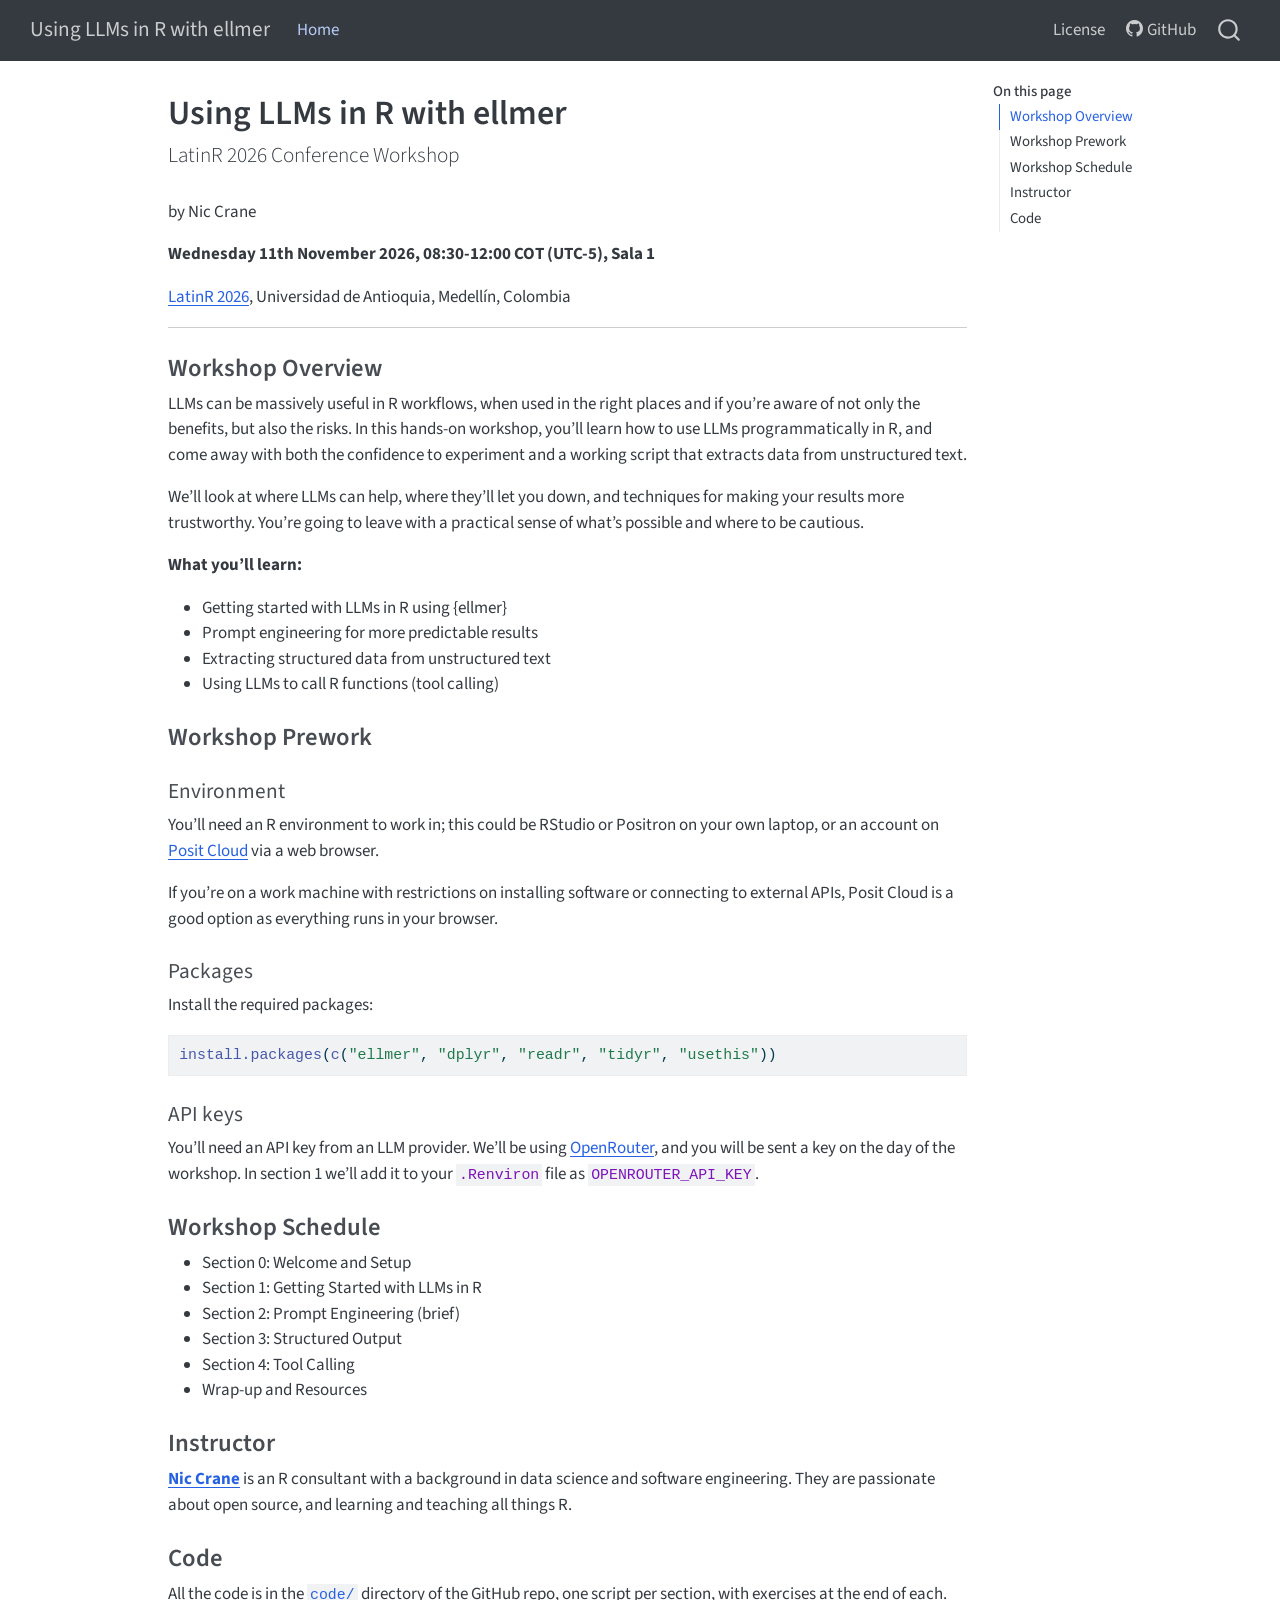
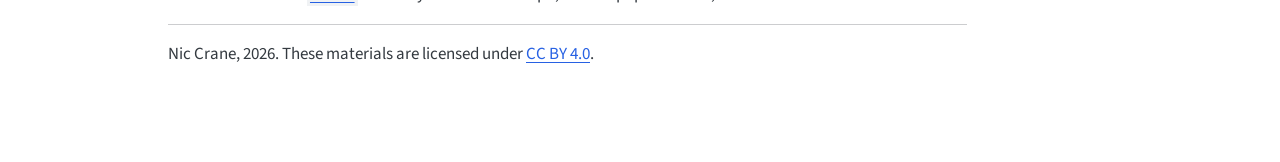
==== index.html @ a891db78 "Built site for gh-pages" ====
<!DOCTYPE html>
<html xmlns="http://www.w3.org/1999/xhtml" lang="en" xml:lang="en"><head>

<meta charset="utf-8">
<meta name="generator" content="quarto-1.9.35">

<meta name="viewport" content="width=device-width, initial-scale=1.0, user-scalable=yes">


<title>Using LLMs in R with ellmer</title>
<style>
/* Default styles provided by pandoc.
** See https://pandoc.org/MANUAL.html#variables-for-html for config info.
*/
code{white-space: pre-wrap;}
span.smallcaps{font-variant: small-caps;}
div.columns{display: flex; gap: min(4vw, 1.5em);}
div.column{flex: auto; overflow-x: auto;}
div.hanging-indent{margin-left: 1.5em; text-indent: -1.5em;}
ul.task-list{list-style: none;}
ul.task-list li input[type="checkbox"] {
  width: 0.8em;
  margin: 0 0.8em 0.2em -1em; /* quarto-specific, see https://github.com/quarto-dev/quarto-cli/issues/4556 */ 
  vertical-align: middle;
}
/* CSS for syntax highlighting */
html { -webkit-text-size-adjust: 100%; }
pre > code.sourceCode { white-space: pre; position: relative; }
pre > code.sourceCode > span { display: inline-block; line-height: 1.25; }
pre > code.sourceCode > span:empty { height: 1.2em; }
.sourceCode { overflow: visible; }
code.sourceCode > span { color: inherit; text-decoration: inherit; }
div.sourceCode { margin: 1em 0; }
pre.sourceCode { margin: 0; }
@media screen {
div.sourceCode { overflow: auto; }
}
@media print {
pre > code.sourceCode { white-space: pre-wrap; }
pre > code.sourceCode > span { text-indent: -5em; padding-left: 5em; }
}
pre.numberSource code
  { counter-reset: source-line 0; }
pre.numberSource code > span
  { position: relative; left: -4em; counter-increment: source-line; }
pre.numberSource code > span > a:first-child::before
  { content: counter(source-line);
    position: relative; left: -1em; text-align: right; vertical-align: baseline;
    border: none; display: inline-block;
    -webkit-touch-callout: none; -webkit-user-select: none;
    -khtml-user-select: none; -moz-user-select: none;
    -ms-user-select: none; user-select: none;
    padding: 0 4px; width: 4em;
  }
pre.numberSource { margin-left: 3em;  padding-left: 4px; }
div.sourceCode
  {   }
@media screen {
pre > code.sourceCode > span > a:first-child::before { text-decoration: underline; }
}
</style>


<script src="site_libs/quarto-nav/quarto-nav.js"></script>
<script src="site_libs/quarto-nav/headroom.min.js"></script>
<script src="site_libs/clipboard/clipboard.min.js"></script>
<script src="site_libs/quarto-search/autocomplete.umd.js"></script>
<script src="site_libs/quarto-search/fuse.min.js"></script>
<script src="site_libs/quarto-search/quarto-search.js"></script>
<meta name="quarto:offset" content="./">
<script src="site_libs/quarto-html/quarto.js" type="module"></script>
<script src="site_libs/quarto-html/tabsets/tabsets.js" type="module"></script>
<script src="site_libs/quarto-html/popper.min.js"></script>
<script src="site_libs/quarto-html/tippy.umd.min.js"></script>
<script src="site_libs/quarto-html/anchor.min.js"></script>
<link href="site_libs/quarto-html/tippy.css" rel="stylesheet">
<link href="site_libs/quarto-html/quarto-syntax-highlighting-46f66b053e56abd73bb6e954d61a315b.css" rel="stylesheet" id="quarto-text-highlighting-styles">
<script src="site_libs/bootstrap/bootstrap.min.js"></script>
<link href="site_libs/bootstrap/bootstrap-icons.css" rel="stylesheet">
<link href="site_libs/bootstrap/bootstrap-9f7b6bbd6dca91848026020a61f011bf.min.css" rel="stylesheet" append-hash="true" id="quarto-bootstrap" data-mode="light">
<script id="quarto-search-options" type="application/json">{
  "location": "navbar",
  "copy-button": false,
  "collapse-after": 3,
  "panel-placement": "end",
  "type": "overlay",
  "limit": 50,
  "keyboard-shortcut": [
    "f",
    "/",
    "s"
  ],
  "show-item-context": false,
  "language": {
    "search-no-results-text": "No results",
    "search-matching-documents-text": "matching documents",
    "search-copy-link-title": "Copy link to search",
    "search-hide-matches-text": "Hide additional matches",
    "search-more-match-text": "more match in this document",
    "search-more-matches-text": "more matches in this document",
    "search-clear-button-title": "Clear",
    "search-text-placeholder": "",
    "search-detached-cancel-button-title": "Cancel",
    "search-submit-button-title": "Submit",
    "search-label": "Search"
  }
}</script>


<link rel="stylesheet" href="styles.scss">
</head>

<body class="nav-fixed quarto-light">

<div id="quarto-search-results"></div>
  <header id="quarto-header" class="headroom fixed-top">
    <nav class="navbar navbar-expand-lg " data-bs-theme="dark">
      <div class="navbar-container container-fluid">
      <div class="navbar-brand-container mx-auto">
    <a class="navbar-brand" href="./index.html">
    <span class="navbar-title">Using LLMs in R with ellmer</span>
    </a>
  </div>
            <div id="quarto-search" class="" title="Search"></div>
          <button class="navbar-toggler" type="button" data-bs-toggle="collapse" data-bs-target="#navbarCollapse" aria-controls="navbarCollapse" role="menu" aria-expanded="false" aria-label="Toggle navigation" onclick="if (window.quartoToggleHeadroom) { window.quartoToggleHeadroom(); }">
  <span class="navbar-toggler-icon"></span>
</button>
          <div class="collapse navbar-collapse" id="navbarCollapse">
            <ul class="navbar-nav navbar-nav-scroll me-auto">
  <li class="nav-item">
    <a class="nav-link active" href="./index.html" aria-current="page"> 
<span class="menu-text">Home</span></a>
  </li>  
</ul>
            <ul class="navbar-nav navbar-nav-scroll ms-auto">
  <li class="nav-item">
    <a class="nav-link" href="./license-web.html"> <i class="bi bi-file-certificate" role="img">
</i> 
<span class="menu-text">License</span></a>
  </li>  
  <li class="nav-item">
    <a class="nav-link" href="https://github.com/thisisnic/ellmer-latinr"> <i class="bi bi-github" role="img">
</i> 
<span class="menu-text">GitHub</span></a>
  </li>  
</ul>
          </div> <!-- /navcollapse -->
            <div class="quarto-navbar-tools">
</div>
      </div> <!-- /container-fluid -->
    </nav>
</header>
<!-- content -->
<div id="quarto-content" class="quarto-container page-columns page-rows-contents page-layout-article page-navbar">
<!-- sidebar -->
<!-- margin-sidebar -->
    <div id="quarto-margin-sidebar" class="sidebar margin-sidebar">
        <nav id="TOC" role="doc-toc" class="toc-active">
    <h2 id="toc-title">On this page</h2>
   
  <ul>
  <li><a href="#workshop-overview" id="toc-workshop-overview" class="nav-link active" data-scroll-target="#workshop-overview">Workshop Overview</a></li>
  <li><a href="#workshop-prework" id="toc-workshop-prework" class="nav-link" data-scroll-target="#workshop-prework">Workshop Prework</a></li>
  <li><a href="#workshop-schedule" id="toc-workshop-schedule" class="nav-link" data-scroll-target="#workshop-schedule">Workshop Schedule</a></li>
  <li><a href="#instructor" id="toc-instructor" class="nav-link" data-scroll-target="#instructor">Instructor</a></li>
  <li><a href="#code" id="toc-code" class="nav-link" data-scroll-target="#code">Code</a></li>
  </ul>
</nav>
    </div>
<!-- main -->
<main class="content" id="quarto-document-content">

<header id="title-block-header" class="quarto-title-block default">
<div class="quarto-title">
<h1 class="title">Using LLMs in R with ellmer</h1>
<p class="subtitle lead">LatinR 2026 Conference Workshop</p>
</div>



<div class="quarto-title-meta">

    
  
    
  </div>
  


</header>


<p>by Nic Crane</p>
<p><strong>Wednesday 11th November 2026, 08:30-12:00 COT (UTC-5), Sala 1</strong></p>
<p><a href="https://latinr.org/en/">LatinR 2026</a>, Universidad de Antioquia, Medellín, Colombia</p>
<hr>
<section id="workshop-overview" class="level3">
<h3 class="anchored" data-anchor-id="workshop-overview">Workshop Overview</h3>
<p>LLMs can be massively useful in R workflows, when used in the right places and if you’re aware of not only the benefits, but also the risks. In this hands-on workshop, you’ll learn how to use LLMs programmatically in R, and come away with both the confidence to experiment and a working script that extracts data from unstructured text.</p>
<p>We’ll look at where LLMs can help, where they’ll let you down, and techniques for making your results more trustworthy. You’re going to leave with a practical sense of what’s possible and where to be cautious.</p>
<p><strong>What you’ll learn:</strong></p>
<ul>
<li>Getting started with LLMs in R using {ellmer}</li>
<li>Prompt engineering for more predictable results</li>
<li>Extracting structured data from unstructured text</li>
<li>Using LLMs to call R functions (tool calling)</li>
</ul>
</section>
<section id="workshop-prework" class="level3">
<h3 class="anchored" data-anchor-id="workshop-prework">Workshop Prework</h3>
<section id="environment" class="level4">
<h4 class="anchored" data-anchor-id="environment">Environment</h4>
<p>You’ll need an R environment to work in; this could be RStudio or Positron on your own laptop, or an account on <a href="https://posit.cloud/">Posit Cloud</a> via a web browser.</p>
<p>If you’re on a work machine with restrictions on installing software or connecting to external APIs, Posit Cloud is a good option as everything runs in your browser.</p>
</section>
<section id="packages" class="level4">
<h4 class="anchored" data-anchor-id="packages">Packages</h4>
<p>Install the required packages:</p>
<div class="code-copy-outer-scaffold"><div class="sourceCode" id="cb1"><pre class="sourceCode r code-with-copy"><code class="sourceCode r"><span id="cb1-1"><a href="#cb1-1" aria-hidden="true" tabindex="-1"></a><span class="fu">install.packages</span>(<span class="fu">c</span>(<span class="st">"ellmer"</span>, <span class="st">"dplyr"</span>, <span class="st">"readr"</span>, <span class="st">"tidyr"</span>, <span class="st">"usethis"</span>))</span></code></pre></div><button title="Copy to Clipboard" class="code-copy-button"><i class="bi"></i></button></div>
</section>
<section id="api-keys" class="level4">
<h4 class="anchored" data-anchor-id="api-keys">API keys</h4>
<p>You’ll need an API key from an LLM provider. We’ll be using <a href="https://openrouter.ai/">OpenRouter</a>, and you will be sent a key on the day of the workshop. In section 1 we’ll add it to your <code>.Renviron</code> file as <code>OPENROUTER_API_KEY</code>.</p>
</section>
</section>
<section id="workshop-schedule" class="level3">
<h3 class="anchored" data-anchor-id="workshop-schedule">Workshop Schedule</h3>
<ul>
<li>Section 0: Welcome and Setup</li>
<li>Section 1: Getting Started with LLMs in R</li>
<li>Section 2: Prompt Engineering (brief)</li>
<li>Section 3: Structured Output</li>
<li>Section 4: Tool Calling</li>
<li>Wrap-up and Resources</li>
</ul>
</section>
<section id="instructor" class="level3">
<h3 class="anchored" data-anchor-id="instructor">Instructor</h3>
<p><a href="https://niccrane.com"><strong>Nic Crane</strong></a> is an R consultant with a background in data science and software engineering. They are passionate about open source, and learning and teaching all things R.</p>
</section>
<section id="code" class="level3">
<h3 class="anchored" data-anchor-id="code">Code</h3>
<p>All the code is in the <a href="https://github.com/thisisnic/ellmer-latinr/tree/main/code"><code>code/</code></a> directory of the GitHub repo, one script per section, with exercises at the end of each.</p>
<hr>
<p>Nic Crane, 2026. These materials are licensed under <a href="./license-web.html">CC BY 4.0</a>.</p>


</section>

</main> <!-- /main -->
<script id="quarto-html-after-body" type="application/javascript">
  window.document.addEventListener("DOMContentLoaded", function (event) {
    const icon = "";
    const anchorJS = new window.AnchorJS();
    anchorJS.options = {
      placement: 'right',
      icon: icon
    };
    anchorJS.add('.anchored');
    const isCodeAnnotation = (el) => {
      for (const clz of el.classList) {
        if (clz.startsWith('code-annotation-')) {                     
          return true;
        }
      }
      return false;
    }
    const onCopySuccess = function(e) {
      // button target
      const button = e.trigger;
      // don't keep focus
      button.blur();
      // flash "checked"
      button.classList.add('code-copy-button-checked');
      var currentTitle = button.getAttribute("title");
      button.setAttribute("title", "Copied!");
      let tooltip;
      if (window.bootstrap) {
        button.setAttribute("data-bs-toggle", "tooltip");
        button.setAttribute("data-bs-placement", "left");
        button.setAttribute("data-bs-title", "Copied!");
        tooltip = new bootstrap.Tooltip(button, 
          { trigger: "manual", 
            customClass: "code-copy-button-tooltip",
            offset: [0, -8]});
        tooltip.show();    
      }
      setTimeout(function() {
        if (tooltip) {
          tooltip.hide();
          button.removeAttribute("data-bs-title");
          button.removeAttribute("data-bs-toggle");
          button.removeAttribute("data-bs-placement");
        }
        button.setAttribute("title", currentTitle);
        button.classList.remove('code-copy-button-checked');
      }, 1000);
      // clear code selection
      e.clearSelection();
    }
    const getTextToCopy = function(trigger) {
      const outerScaffold = trigger.parentElement.cloneNode(true);
      const codeEl = outerScaffold.querySelector('code');
      for (const childEl of codeEl.children) {
        if (isCodeAnnotation(childEl)) {
          childEl.remove();
        }
      }
      return codeEl.innerText;
    }
    const clipboard = new window.ClipboardJS('.code-copy-button:not([data-in-quarto-modal])', {
      text: getTextToCopy
    });
    clipboard.on('success', onCopySuccess);
    if (window.document.getElementById('quarto-embedded-source-code-modal')) {
      const clipboardModal = new window.ClipboardJS('.code-copy-button[data-in-quarto-modal]', {
        text: getTextToCopy,
        container: window.document.getElementById('quarto-embedded-source-code-modal')
      });
      clipboardModal.on('success', onCopySuccess);
    }
      var localhostRegex = new RegExp(/^(?:http|https):\/\/localhost\:?[0-9]*\//);
      var mailtoRegex = new RegExp(/^mailto:/);
        var filterRegex = new RegExp('/' + window.location.host + '/');
      var isInternal = (href) => {
          return filterRegex.test(href) || localhostRegex.test(href) || mailtoRegex.test(href);
      }
      // Inspect non-navigation links and adorn them if external
     var links = window.document.querySelectorAll('a[href]:not(.nav-link):not(.navbar-brand):not(.toc-action):not(.sidebar-link):not(.sidebar-item-toggle):not(.pagination-link):not(.no-external):not([aria-hidden]):not(.dropdown-item):not(.quarto-navigation-tool):not(.about-link)');
      for (var i=0; i<links.length; i++) {
        const link = links[i];
        if (!isInternal(link.href)) {
          // undo the damage that might have been done by quarto-nav.js in the case of
          // links that we want to consider external
          if (link.dataset.originalHref !== undefined) {
            link.href = link.dataset.originalHref;
          }
            // target, if specified
            link.setAttribute("target", "_blank");
            if (link.getAttribute("rel") === null) {
              link.setAttribute("rel", "noopener");
            }
        }
      }
    function tippyHover(el, contentFn, onTriggerFn, onUntriggerFn) {
      const config = {
        allowHTML: true,
        maxWidth: 500,
        delay: 100,
        arrow: false,
        appendTo: function(el) {
            return el.parentElement;
        },
        interactive: true,
        interactiveBorder: 10,
        theme: 'quarto',
        placement: 'bottom-start',
      };
      if (contentFn) {
        config.content = contentFn;
      }
      if (onTriggerFn) {
        config.onTrigger = onTriggerFn;
      }
      if (onUntriggerFn) {
        config.onUntrigger = onUntriggerFn;
      }
      window.tippy(el, config); 
    }
    const noterefs = window.document.querySelectorAll('a[role="doc-noteref"]');
    for (var i=0; i<noterefs.length; i++) {
      const ref = noterefs[i];
      tippyHover(ref, function() {
        // use id or data attribute instead here
        let href = ref.getAttribute('data-footnote-href') || ref.getAttribute('href');
        try { href = new URL(href).hash; } catch {}
        const id = href.replace(/^#\/?/, "");
        const note = window.document.getElementById(id);
        if (note) {
          return note.innerHTML;
        } else {
          return "";
        }
      });
    }
    const xrefs = window.document.querySelectorAll('a.quarto-xref');
    const processXRef = (id, note) => {
      // Strip column container classes
      const stripColumnClz = (el) => {
        el.classList.remove("page-full", "page-columns");
        if (el.children) {
          for (const child of el.children) {
            stripColumnClz(child);
          }
        }
      }
      stripColumnClz(note)
      if (id === null || id.startsWith('sec-')) {
        // Special case sections, only their first couple elements
        const container = document.createElement("div");
        if (note.children && note.children.length > 2) {
          container.appendChild(note.children[0].cloneNode(true));
          for (let i = 1; i < note.children.length; i++) {
            const child = note.children[i];
            if (child.tagName === "P" && child.innerText === "") {
              continue;
            } else {
              container.appendChild(child.cloneNode(true));
              break;
            }
          }
          if (window.Quarto?.typesetMath) {
            window.Quarto.typesetMath(container);
          }
          return container.innerHTML
        } else {
          if (window.Quarto?.typesetMath) {
            window.Quarto.typesetMath(note);
          }
          return note.innerHTML;
        }
      } else {
        // Remove any anchor links if they are present
        const anchorLink = note.querySelector('a.anchorjs-link');
        if (anchorLink) {
          anchorLink.remove();
        }
        if (window.Quarto?.typesetMath) {
          window.Quarto.typesetMath(note);
        }
        if (note.classList.contains("callout")) {
          return note.outerHTML;
        } else {
          return note.innerHTML;
        }
      }
    }
    for (var i=0; i<xrefs.length; i++) {
      const xref = xrefs[i];
      tippyHover(xref, undefined, function(instance) {
        instance.disable();
        let url = xref.getAttribute('href');
        let hash = undefined; 
        if (url.startsWith('#')) {
          hash = url;
        } else {
          try { hash = new URL(url).hash; } catch {}
        }
        if (hash) {
          const id = hash.replace(/^#\/?/, "");
          const note = window.document.getElementById(id);
          if (note !== null) {
            try {
              const html = processXRef(id, note.cloneNode(true));
              instance.setContent(html);
            } finally {
              instance.enable();
              instance.show();
            }
          } else {
            // See if we can fetch this
            fetch(url.split('#')[0])
            .then(res => res.text())
            .then(html => {
              const parser = new DOMParser();
              const htmlDoc = parser.parseFromString(html, "text/html");
              const note = htmlDoc.getElementById(id);
              if (note !== null) {
                const html = processXRef(id, note);
                instance.setContent(html);
              } 
            }).finally(() => {
              instance.enable();
              instance.show();
            });
          }
        } else {
          // See if we can fetch a full url (with no hash to target)
          // This is a special case and we should probably do some content thinning / targeting
          fetch(url)
          .then(res => res.text())
          .then(html => {
            const parser = new DOMParser();
            const htmlDoc = parser.parseFromString(html, "text/html");
            const note = htmlDoc.querySelector('main.content');
            if (note !== null) {
              // This should only happen for chapter cross references
              // (since there is no id in the URL)
              // remove the first header
              if (note.children.length > 0 && note.children[0].tagName === "HEADER") {
                note.children[0].remove();
              }
              const html = processXRef(null, note);
              instance.setContent(html);
            } 
          }).finally(() => {
            instance.enable();
            instance.show();
          });
        }
      }, function(instance) {
      });
    }
        let selectedAnnoteEl;
        const selectorForAnnotation = ( cell, annotation) => {
          let cellAttr = 'data-code-cell="' + cell + '"';
          let lineAttr = 'data-code-annotation="' +  annotation + '"';
          const selector = 'span[' + cellAttr + '][' + lineAttr + ']';
          return selector;
        }
        const selectCodeLines = (annoteEl) => {
          const doc = window.document;
          const targetCell = annoteEl.getAttribute("data-target-cell");
          const targetAnnotation = annoteEl.getAttribute("data-target-annotation");
          const annoteSpan = window.document.querySelector(selectorForAnnotation(targetCell, targetAnnotation));
          const lines = annoteSpan.getAttribute("data-code-lines").split(",");
          const lineIds = lines.map((line) => {
            return targetCell + "-" + line;
          })
          let top = null;
          let height = null;
          let parent = null;
          if (lineIds.length > 0) {
              //compute the position of the single el (top and bottom and make a div)
              const el = window.document.getElementById(lineIds[0]);
              top = el.offsetTop;
              height = el.offsetHeight;
              parent = el.parentElement.parentElement;
            if (lineIds.length > 1) {
              const lastEl = window.document.getElementById(lineIds[lineIds.length - 1]);
              const bottom = lastEl.offsetTop + lastEl.offsetHeight;
              height = bottom - top;
            }
            if (top !== null && height !== null && parent !== null) {
              // cook up a div (if necessary) and position it 
              let div = window.document.getElementById("code-annotation-line-highlight");
              if (div === null) {
                div = window.document.createElement("div");
                div.setAttribute("id", "code-annotation-line-highlight");
                div.style.position = 'absolute';
                parent.appendChild(div);
              }
              div.style.top = top - 2 + "px";
              div.style.height = height + 4 + "px";
              div.style.left = 0;
              let gutterDiv = window.document.getElementById("code-annotation-line-highlight-gutter");
              if (gutterDiv === null) {
                gutterDiv = window.document.createElement("div");
                gutterDiv.setAttribute("id", "code-annotation-line-highlight-gutter");
                gutterDiv.style.position = 'absolute';
                const codeCell = window.document.getElementById(targetCell);
                const gutter = codeCell.querySelector('.code-annotation-gutter');
                gutter.appendChild(gutterDiv);
              }
              gutterDiv.style.top = top - 2 + "px";
              gutterDiv.style.height = height + 4 + "px";
            }
            selectedAnnoteEl = annoteEl;
          }
        };
        const unselectCodeLines = () => {
          const elementsIds = ["code-annotation-line-highlight", "code-annotation-line-highlight-gutter"];
          elementsIds.forEach((elId) => {
            const div = window.document.getElementById(elId);
            if (div) {
              div.remove();
            }
          });
          selectedAnnoteEl = undefined;
        };
          // Handle positioning of the toggle
      window.addEventListener(
        "resize",
        throttle(() => {
          elRect = undefined;
          if (selectedAnnoteEl) {
            selectCodeLines(selectedAnnoteEl);
          }
        }, 10)
      );
      function throttle(fn, ms) {
      let throttle = false;
      let timer;
        return (...args) => {
          if(!throttle) { // first call gets through
              fn.apply(this, args);
              throttle = true;
          } else { // all the others get throttled
              if(timer) clearTimeout(timer); // cancel #2
              timer = setTimeout(() => {
                fn.apply(this, args);
                timer = throttle = false;
              }, ms);
          }
        };
      }
        // Attach click handler to the DT
        const annoteDls = window.document.querySelectorAll('dt[data-target-cell]');
        for (const annoteDlNode of annoteDls) {
          annoteDlNode.addEventListener('click', (event) => {
            const clickedEl = event.target;
            if (clickedEl !== selectedAnnoteEl) {
              unselectCodeLines();
              const activeEl = window.document.querySelector('dt[data-target-cell].code-annotation-active');
              if (activeEl) {
                activeEl.classList.remove('code-annotation-active');
              }
              selectCodeLines(clickedEl);
              clickedEl.classList.add('code-annotation-active');
            } else {
              // Unselect the line
              unselectCodeLines();
              clickedEl.classList.remove('code-annotation-active');
            }
          });
        }
    const findCites = (el) => {
      const parentEl = el.parentElement;
      if (parentEl) {
        const cites = parentEl.dataset.cites;
        if (cites) {
          return {
            el,
            cites: cites.split(' ')
          };
        } else {
          return findCites(el.parentElement)
        }
      } else {
        return undefined;
      }
    };
    var bibliorefs = window.document.querySelectorAll('a[role="doc-biblioref"]');
    for (var i=0; i<bibliorefs.length; i++) {
      const ref = bibliorefs[i];
      const citeInfo = findCites(ref);
      if (citeInfo) {
        tippyHover(citeInfo.el, function() {
          var popup = window.document.createElement('div');
          citeInfo.cites.forEach(function(cite) {
            var citeDiv = window.document.createElement('div');
            citeDiv.classList.add('hanging-indent');
            citeDiv.classList.add('csl-entry');
            var biblioDiv = window.document.getElementById('ref-' + cite);
            if (biblioDiv) {
              citeDiv.innerHTML = biblioDiv.innerHTML;
            }
            popup.appendChild(citeDiv);
          });
          return popup.innerHTML;
        });
      }
    }
  });
  </script>
</div> <!-- /content -->




</body></html>
---- site_libs/quarto-html/tippy.css ----
.tippy-box[data-animation=fade][data-state=hidden]{opacity:0}[data-tippy-root]{max-width:calc(100vw - 10px)}.tippy-box{position:relative;background-color:#333;color:#fff;border-radius:4px;font-size:14px;line-height:1.4;white-space:normal;outline:0;transition-property:transform,visibility,opacity}.tippy-box[data-placement^=top]>.tippy-arrow{bottom:0}.tippy-box[data-placement^=top]>.tippy-arrow:before{bottom:-7px;left:0;border-width:8px 8px 0;border-top-color:initial;transform-origin:center top}.tippy-box[data-placement^=bottom]>.tippy-arrow{top:0}.tippy-box[data-placement^=bottom]>.tippy-arrow:before{top:-7px;left:0;border-width:0 8px 8px;border-bottom-color:initial;transform-origin:center bottom}.tippy-box[data-placement^=left]>.tippy-arrow{right:0}.tippy-box[data-placement^=left]>.tippy-arrow:before{border-width:8px 0 8px 8px;border-left-color:initial;right:-7px;transform-origin:center left}.tippy-box[data-placement^=right]>.tippy-arrow{left:0}.tippy-box[data-placement^=right]>.tippy-arrow:before{left:-7px;border-width:8px 8px 8px 0;border-right-color:initial;transform-origin:center right}.tippy-box[data-inertia][data-state=visible]{transition-timing-function:cubic-bezier(.54,1.5,.38,1.11)}.tippy-arrow{width:16px;height:16px;color:#333}.tippy-arrow:before{content:"";position:absolute;border-color:transparent;border-style:solid}.tippy-content{position:relative;padding:5px 9px;z-index:1}
---- site_libs/quarto-html/quarto-syntax-highlighting-46f66b053e56abd73bb6e954d61a315b.css ----
/* quarto syntax highlight colors */
:root {
  --quarto-hl-ot-color: #003B4F;
  --quarto-hl-at-color: #657422;
  --quarto-hl-ss-color: #20794D;
  --quarto-hl-an-color: #5E5E5E;
  --quarto-hl-fu-color: #4758AB;
  --quarto-hl-st-color: #20794D;
  --quarto-hl-cf-color: #003B4F;
  --quarto-hl-op-color: #5E5E5E;
  --quarto-hl-er-color: #AD0000;
  --quarto-hl-bn-color: #AD0000;
  --quarto-hl-al-color: #AD0000;
  --quarto-hl-va-color: #111111;
  --quarto-hl-bu-color: inherit;
  --quarto-hl-ex-color: inherit;
  --quarto-hl-pp-color: #AD0000;
  --quarto-hl-in-color: #5E5E5E;
  --quarto-hl-vs-color: #20794D;
  --quarto-hl-wa-color: #5E5E5E;
  --quarto-hl-do-color: #5E5E5E;
  --quarto-hl-im-color: #00769E;
  --quarto-hl-ch-color: #20794D;
  --quarto-hl-dt-color: #AD0000;
  --quarto-hl-fl-color: #AD0000;
  --quarto-hl-co-color: #5E5E5E;
  --quarto-hl-cv-color: #5E5E5E;
  --quarto-hl-cn-color: #8f5902;
  --quarto-hl-sc-color: #5E5E5E;
  --quarto-hl-dv-color: #AD0000;
  --quarto-hl-kw-color: #003B4F;
}

/* other quarto variables */
:root {
  --quarto-font-monospace: SFMono-Regular, Menlo, Monaco, Consolas, "Liberation Mono", "Courier New", monospace;
}

/* syntax highlight based on Pandoc's rules */
pre > code.sourceCode > span {
  color: #003B4F;
}

code.sourceCode > span {
  color: #003B4F;
}

div.sourceCode,
div.sourceCode pre.sourceCode {
  color: #003B4F;
}

/* Normal */
code span {
  color: #003B4F;
}

/* Alert */
code span.al {
  color: #AD0000;
  font-style: inherit;
}

/* Annotation */
code span.an {
  color: #5E5E5E;
  font-style: inherit;
}

/* Attribute */
code span.at {
  color: #657422;
  font-style: inherit;
}

/* BaseN */
code span.bn {
  color: #AD0000;
  font-style: inherit;
}

/* BuiltIn */
code span.bu {
  font-style: inherit;
}

/* ControlFlow */
code span.cf {
  color: #003B4F;
  font-weight: bold;
  font-style: inherit;
}

/* Char */
code span.ch {
  color: #20794D;
  font-style: inherit;
}

/* Constant */
code span.cn {
  color: #8f5902;
  font-style: inherit;
}

/* Comment */
code span.co {
  color: #5E5E5E;
  font-style: inherit;
}

/* CommentVar */
code span.cv {
  color: #5E5E5E;
  font-style: italic;
}

/* Documentation */
code span.do {
  color: #5E5E5E;
  font-style: italic;
}

/* DataType */
code span.dt {
  color: #AD0000;
  font-style: inherit;
}

/* DecVal */
code span.dv {
  color: #AD0000;
  font-style: inherit;
}

/* Error */
code span.er {
  color: #AD0000;
  font-style: inherit;
}

/* Extension */
code span.ex {
  font-style: inherit;
}

/* Float */
code span.fl {
  color: #AD0000;
  font-style: inherit;
}

/* Function */
code span.fu {
  color: #4758AB;
  font-style: inherit;
}

/* Import */
code span.im {
  color: #00769E;
  font-style: inherit;
}

/* Information */
code span.in {
  color: #5E5E5E;
  font-style: inherit;
}

/* Keyword */
code span.kw {
  color: #003B4F;
  font-weight: bold;
  font-style: inherit;
}

/* Operator */
code span.op {
  color: #5E5E5E;
  font-style: inherit;
}

/* Other */
code span.ot {
  color: #003B4F;
  font-style: inherit;
}

/* Preprocessor */
code span.pp {
  color: #AD0000;
  font-style: inherit;
}

/* SpecialChar */
code span.sc {
  color: #5E5E5E;
  font-style: inherit;
}

/* SpecialString */
code span.ss {
  color: #20794D;
  font-style: inherit;
}

/* String */
code span.st {
  color: #20794D;
  font-style: inherit;
}

/* Variable */
code span.va {
  color: #111111;
  font-style: inherit;
}

/* VerbatimString */
code span.vs {
  color: #20794D;
  font-style: inherit;
}

/* Warning */
code span.wa {
  color: #5E5E5E;
  font-style: italic;
}

.prevent-inlining {
  content: "</";
}

/*# sourceMappingURL=5022ed312398f59a55adce476d7327af.css.map */
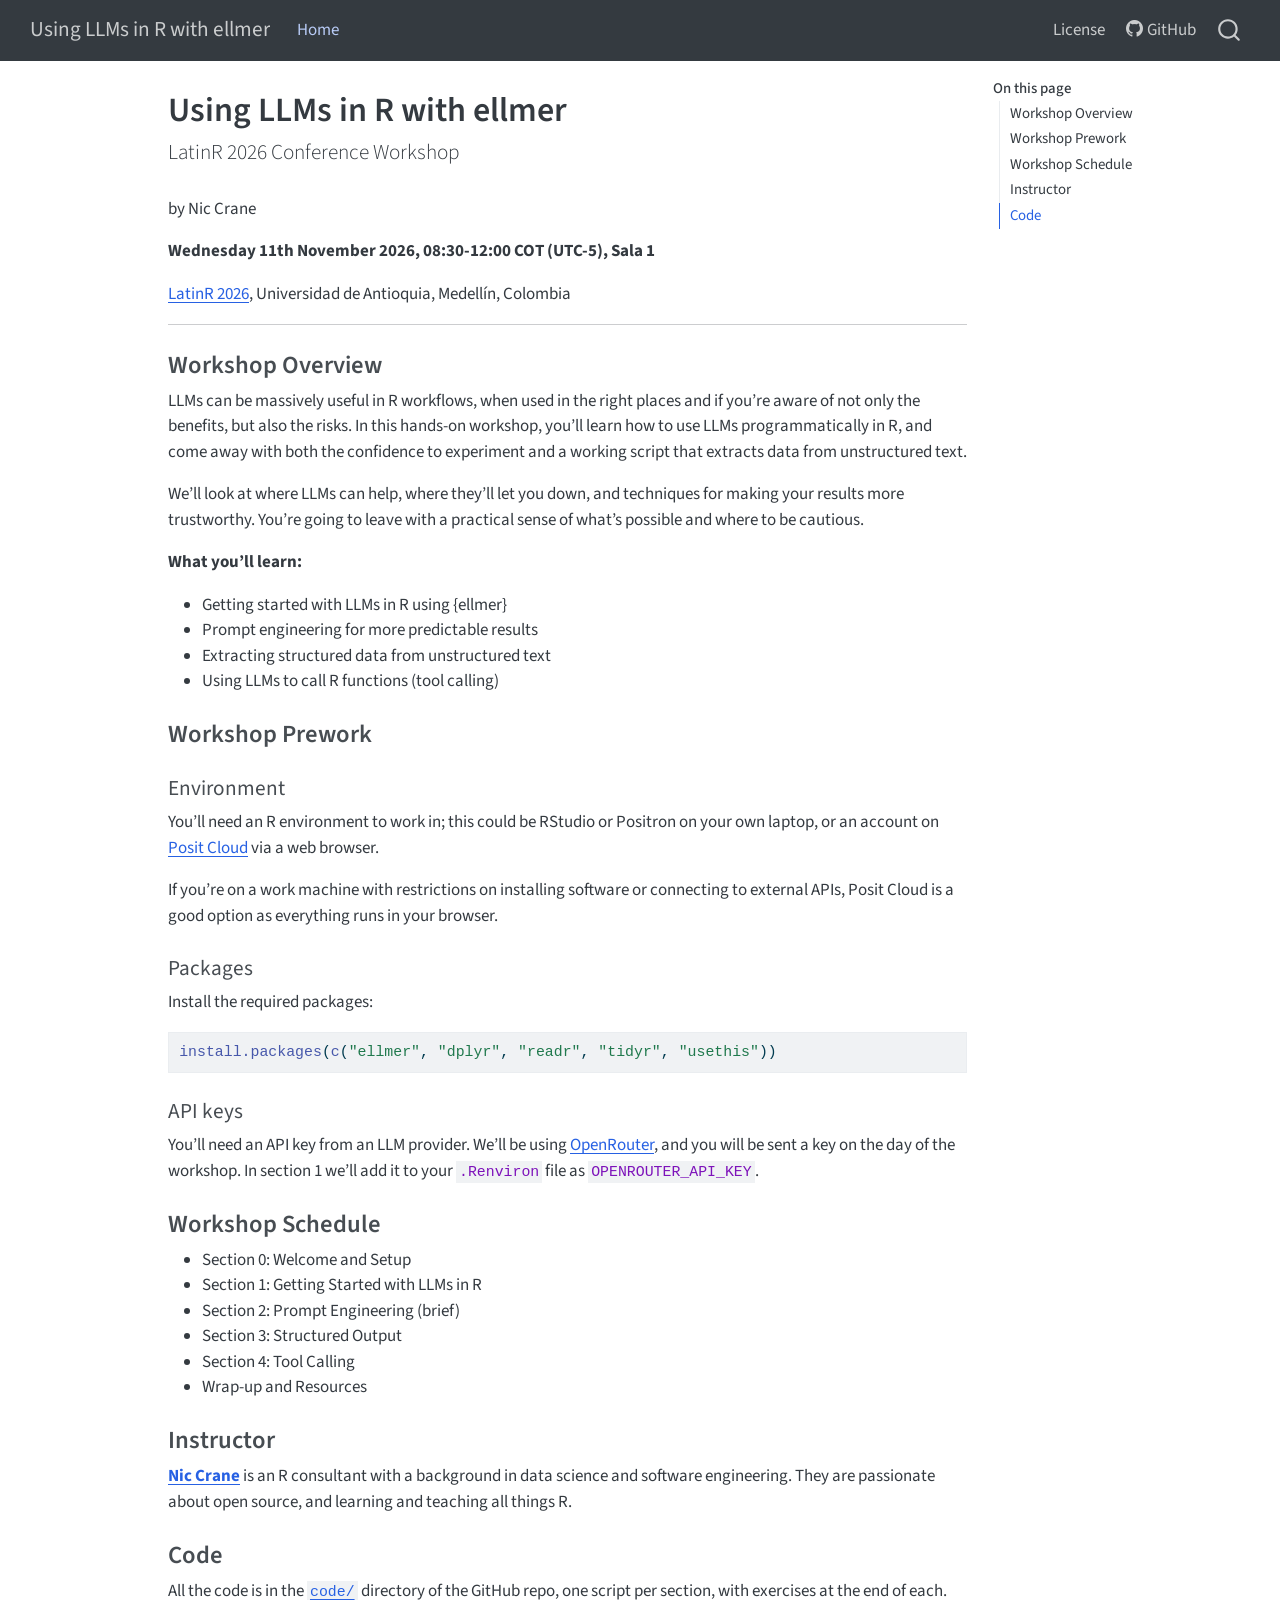
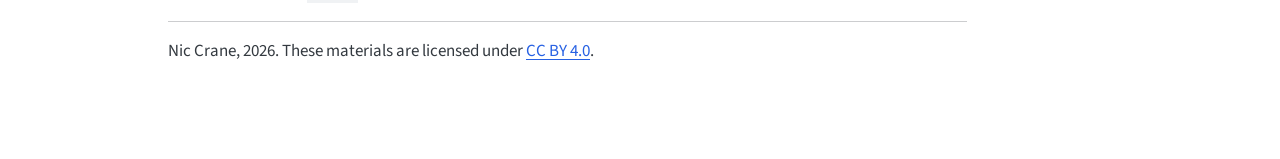
==== commit e12ae1de: "Built site for gh-pages" ====
--- a/index.html
+++ b/index.html
@@ -2,7 +2,7 @@
 <html xmlns="http://www.w3.org/1999/xhtml" lang="en" xml:lang="en"><head>
 
 <meta charset="utf-8">
-<meta name="generator" content="quarto-1.9.35">
+<meta name="generator" content="quarto-1.11.9">
 
 <meta name="viewport" content="width=device-width, initial-scale=1.0, user-scalable=yes">
 
@@ -12,10 +12,13 @@
 /* Default styles provided by pandoc.
 ** See https://pandoc.org/MANUAL.html#variables-for-html for config info.
 */
-code{white-space: pre-wrap;}
 span.smallcaps{font-variant: small-caps;}
-div.columns{display: flex; gap: min(4vw, 1.5em);}
-div.column{flex: auto; overflow-x: auto;}
+div.columns{display: flex; gap: 1.5em;}
+div.column{flex: auto;}
+@media screen {
+div.columns{gap: min(4vw, 1.5em);}
+div.column{overflow-x: auto;}
+}
 div.hanging-indent{margin-left: 1.5em; text-indent: -1.5em;}
 ul.task-list{list-style: none;}
 ul.task-list li input[type="checkbox"] {
@@ -70,14 +73,15 @@
 <meta name="quarto:offset" content="./">
 <script src="site_libs/quarto-html/quarto.js" type="module"></script>
 <script src="site_libs/quarto-html/tabsets/tabsets.js" type="module"></script>
+<script src="site_libs/quarto-html/scrollable-regions/scrollable-regions.js" type="module"></script>
 <script src="site_libs/quarto-html/popper.min.js"></script>
 <script src="site_libs/quarto-html/tippy.umd.min.js"></script>
 <script src="site_libs/quarto-html/anchor.min.js"></script>
 <link href="site_libs/quarto-html/tippy.css" rel="stylesheet">
-<link href="site_libs/quarto-html/quarto-syntax-highlighting-46f66b053e56abd73bb6e954d61a315b.css" rel="stylesheet" id="quarto-text-highlighting-styles">
+<link href="site_libs/quarto-html/quarto-syntax-highlighting-63b5708e65d6cd79cd7618c58d0c21e7.css" rel="stylesheet" id="quarto-text-highlighting-styles">
 <script src="site_libs/bootstrap/bootstrap.min.js"></script>
 <link href="site_libs/bootstrap/bootstrap-icons.css" rel="stylesheet">
-<link href="site_libs/bootstrap/bootstrap-9f7b6bbd6dca91848026020a61f011bf.min.css" rel="stylesheet" append-hash="true" id="quarto-bootstrap" data-mode="light">
+<link href="site_libs/bootstrap/bootstrap-f4b6782871320f573c0d6d7fdc3d6c30.min.css" rel="stylesheet" append-hash="true" id="quarto-bootstrap" data-mode="light">
 <script id="quarto-search-options" type="application/json">{
   "location": "navbar",
   "copy-button": false,
@@ -110,19 +114,18 @@
 <link rel="stylesheet" href="styles.scss">
 </head>
 
-<body class="nav-fixed quarto-light">
+<body class="nav-fixed quarto-light"><a id="quarto-skip-link" class="visually-hidden-focusable" href="#quarto-document-content">Skip to main content</a>
 
 <div id="quarto-search-results"></div>
   <header id="quarto-header" class="headroom fixed-top">
-    <nav class="navbar navbar-expand-lg " data-bs-theme="dark">
+    <nav class="navbar navbar-expand-lg " data-bs-theme="dark" aria-label="Site">
       <div class="navbar-container container-fluid">
       <div class="navbar-brand-container mx-auto">
     <a class="navbar-brand" href="./index.html">
     <span class="navbar-title">Using LLMs in R with ellmer</span>
     </a>
   </div>
-            <div id="quarto-search" class="" title="Search"></div>
-          <button class="navbar-toggler" type="button" data-bs-toggle="collapse" data-bs-target="#navbarCollapse" aria-controls="navbarCollapse" role="menu" aria-expanded="false" aria-label="Toggle navigation" onclick="if (window.quartoToggleHeadroom) { window.quartoToggleHeadroom(); }">
+          <button class="navbar-toggler" type="button" data-bs-toggle="collapse" data-bs-target="#navbarCollapse" aria-controls="navbarCollapse" aria-expanded="false" aria-label="Toggle navigation" onclick="if (window.quartoToggleHeadroom) { window.quartoToggleHeadroom(); }">
   <span class="navbar-toggler-icon"></span>
 </button>
           <div class="collapse navbar-collapse" id="navbarCollapse">
@@ -147,6 +150,7 @@
           </div> <!-- /navcollapse -->
             <div class="quarto-navbar-tools">
 </div>
+            <div id="quarto-search" class="" title="Search"></div>
       </div> <!-- /container-fluid -->
     </nav>
 </header>
@@ -155,7 +159,7 @@
 <!-- sidebar -->
 <!-- margin-sidebar -->
     <div id="quarto-margin-sidebar" class="sidebar margin-sidebar">
-        <nav id="TOC" role="doc-toc" class="toc-active">
+        <nav id="TOC" role="doc-toc" aria-labelledby="toc-title" class="toc-active">
     <h2 id="toc-title">On this page</h2>
    
   <ul>
@@ -168,7 +172,7 @@
 </nav>
     </div>
 <!-- main -->
-<main class="content" id="quarto-document-content">
+<main class="content" id="quarto-document-content" tabindex="-1">
 
 <header id="title-block-header" class="quarto-title-block default">
 <div class="quarto-title">
@@ -321,12 +325,31 @@
     }
       var localhostRegex = new RegExp(/^(?:http|https):\/\/localhost\:?[0-9]*\//);
       var mailtoRegex = new RegExp(/^mailto:/);
-        var filterRegex = new RegExp('/' + window.location.host + '/');
+        var filterRegex = new RegExp("https:\/\/thisisnic\.github\.io\/ellmer-latinr\/");
+      const newWindowLabel = "(opens in a new tab)";
+      const newWindowNoteId = "quarto-ext-newwindow-label";
+      // Links reference one hidden label through aria-describedby, so the
+      // announcement never changes their accessible name.
+      var describeNewWindow = (link) => {
+        if (!window.document.getElementById(newWindowNoteId)) {
+          var newWindowNote = window.document.createElement("span");
+          newWindowNote.id = newWindowNoteId;
+          newWindowNote.hidden = true;
+          newWindowNote.textContent = newWindowLabel;
+          window.document.body.appendChild(newWindowNote);
+        }
+        var describedBy = (link.getAttribute("aria-describedby") || "").split(/\s+/).filter(Boolean);
+        if (!describedBy.includes(newWindowNoteId)) {
+          describedBy.push(newWindowNoteId);
+          link.setAttribute("aria-describedby", describedBy.join(" "));
+        }
+      }
       var isInternal = (href) => {
           return filterRegex.test(href) || localhostRegex.test(href) || mailtoRegex.test(href);
       }
       // Inspect non-navigation links and adorn them if external
-     var links = window.document.querySelectorAll('a[href]:not(.nav-link):not(.navbar-brand):not(.toc-action):not(.sidebar-link):not(.sidebar-item-toggle):not(.pagination-link):not(.no-external):not([aria-hidden]):not(.dropdown-item):not(.quarto-navigation-tool):not(.about-link)');
+      window.quartoDecorateExternalLinks = function (root) {
+     var links = (root || window.document).querySelectorAll('a[href]:not(.nav-link):not(.navbar-brand):not(.toc-action):not(.sidebar-link):not(.sidebar-item-toggle):not(.pagination-link):not(.no-external):not([aria-hidden]):not(.dropdown-item):not(.quarto-navigation-tool):not(.about-link)');
       for (var i=0; i<links.length; i++) {
         const link = links[i];
         if (!isInternal(link.href)) {
@@ -340,8 +363,70 @@
             if (link.getAttribute("rel") === null) {
               link.setAttribute("rel", "noopener");
             }
-        }
-      }
+            describeNewWindow(link);
+          if (!link.classList.contains('no-external-icon')) {
+          }
+        }
+      }
+      };
+      window.quartoDecorateExternalLinks(window.document);
+    // Esc closes the popup (WCAG 1.4.13) and focus leaving both trigger and
+    // popup closes it (WCAG 2.4.11); tippy handles neither for interactive popups.
+    const hideOnEscAndFocusOut = {
+      name: 'hideOnEscAndFocusOut',
+      defaultValue: true,
+      fn(instance) {
+        const dismiss = () => {
+          // A show scheduled by the trigger delay would otherwise reopen it
+          instance.clearDelayTimeouts();
+          instance.hide();
+        };
+        const onKeyDown = (event) => {
+          if (event.key !== 'Escape') {
+            return;
+          }
+          // Keep Esc from also reaching page handlers (e.g. reveal.js overview),
+          // except an open reveal.js slide menu, which Esc should close too.
+          // The menu handles keys only when its keyboard option is on.
+          const menuHandlesEsc = window.Reveal?.getPlugin?.('menu')?.isOpen() &&
+            window.Reveal.getConfig().menu?.keyboard !== false;
+          if (!menuHandlesEsc) {
+            event.stopPropagation();
+          }
+          if (instance.popper.contains(window.document.activeElement)) {
+            // Disabled while refocusing so the focus trigger does not reopen it
+            instance.disable();
+            instance.reference.focus();
+            instance.enable();
+          }
+          dismiss();
+        };
+        const onFocusOut = (event) => {
+          const target = event.relatedTarget;
+          if (target && !instance.reference.contains(target) &&
+              !instance.popper.contains(target)) {
+            dismiss();
+          }
+        };
+        // On the trigger too: a click trigger (code-annotations: select) has no
+        // blur handling. Attached for the instance's lifetime so leaving the
+        // trigger also cancels a show still pending on the trigger delay.
+        instance.reference.addEventListener('focusout', onFocusOut);
+        return {
+          onShow() {
+            window.document.addEventListener('keydown', onKeyDown, true);
+            instance.popper.addEventListener('focusout', onFocusOut);
+          },
+          onHide() {
+            window.document.removeEventListener('keydown', onKeyDown, true);
+            instance.popper.removeEventListener('focusout', onFocusOut);
+          },
+          onDestroy() {
+            instance.reference.removeEventListener('focusout', onFocusOut);
+          },
+        };
+      },
+    };
     function tippyHover(el, contentFn, onTriggerFn, onUntriggerFn) {
       const config = {
         allowHTML: true,
@@ -355,6 +440,7 @@
         interactiveBorder: 10,
         theme: 'quarto',
         placement: 'bottom-start',
+        plugins: [hideOnEscAndFocusOut],
       };
       if (contentFn) {
         config.content = contentFn;
@@ -517,44 +603,54 @@
           const lineIds = lines.map((line) => {
             return targetCell + "-" + line;
           })
-          let top = null;
-          let height = null;
-          let parent = null;
+          // Each band is positioned against its own containing block, which is
+          // not the offsetParent of the lines, so place it from client rects.
+          const placeBand = (band, firstEl, lastEl, codeBlock) => {
+            const container = band.offsetParent;
+            if (container === null) {
+              return;
+            }
+            const containerRect = container.getBoundingClientRect();
+            // Reveal.js scales slides with a transform, so convert client
+            // pixels back to the CSS pixels of the container.
+            const scale = containerRect.height / container.offsetHeight || 1;
+            const firstRect = firstEl.getBoundingClientRect();
+            const lastRect = lastEl.getBoundingClientRect();
+            const top = (firstRect.top - containerRect.top) / scale - container.clientTop + container.scrollTop;
+            const height = (lastRect.bottom - firstRect.top) / scale;
+            band.style.top = top - 2 + "px";
+            band.style.height = height + 4 + "px";
+            if (codeBlock) {
+              // Without the copy button wrapper, the containing block is wider
+              // than the code block, so span the code block explicitly.
+              const blockRect = codeBlock.getBoundingClientRect();
+              band.style.left = (blockRect.left - containerRect.left) / scale - container.clientLeft + container.scrollLeft + "px";
+              band.style.width = blockRect.width / scale + "px";
+            }
+          };
           if (lineIds.length > 0) {
-              //compute the position of the single el (top and bottom and make a div)
-              const el = window.document.getElementById(lineIds[0]);
-              top = el.offsetTop;
-              height = el.offsetHeight;
-              parent = el.parentElement.parentElement;
-            if (lineIds.length > 1) {
-              const lastEl = window.document.getElementById(lineIds[lineIds.length - 1]);
-              const bottom = lastEl.offsetTop + lastEl.offsetHeight;
-              height = bottom - top;
-            }
-            if (top !== null && height !== null && parent !== null) {
-              // cook up a div (if necessary) and position it 
-              let div = window.document.getElementById("code-annotation-line-highlight");
-              if (div === null) {
-                div = window.document.createElement("div");
-                div.setAttribute("id", "code-annotation-line-highlight");
-                div.style.position = 'absolute';
-                parent.appendChild(div);
-              }
-              div.style.top = top - 2 + "px";
-              div.style.height = height + 4 + "px";
-              div.style.left = 0;
-              let gutterDiv = window.document.getElementById("code-annotation-line-highlight-gutter");
-              if (gutterDiv === null) {
-                gutterDiv = window.document.createElement("div");
-                gutterDiv.setAttribute("id", "code-annotation-line-highlight-gutter");
-                gutterDiv.style.position = 'absolute';
-                const codeCell = window.document.getElementById(targetCell);
-                const gutter = codeCell.querySelector('.code-annotation-gutter');
-                gutter.appendChild(gutterDiv);
-              }
-              gutterDiv.style.top = top - 2 + "px";
-              gutterDiv.style.height = height + 4 + "px";
-            }
+            const el = window.document.getElementById(lineIds[0]);
+            const lastEl = window.document.getElementById(lineIds[lineIds.length - 1]);
+            const parent = el.parentElement.parentElement;
+            // cook up a div (if necessary) and position it
+            let div = window.document.getElementById("code-annotation-line-highlight");
+            if (div === null) {
+              div = window.document.createElement("div");
+              div.setAttribute("id", "code-annotation-line-highlight");
+              div.style.position = 'absolute';
+              parent.appendChild(div);
+            }
+            placeBand(div, el, lastEl, parent.closest("div.sourceCode") || parent);
+            let gutterDiv = window.document.getElementById("code-annotation-line-highlight-gutter");
+            if (gutterDiv === null) {
+              gutterDiv = window.document.createElement("div");
+              gutterDiv.setAttribute("id", "code-annotation-line-highlight-gutter");
+              gutterDiv.style.position = 'absolute';
+              const codeCell = window.document.getElementById(targetCell);
+              const gutter = codeCell.querySelector('.code-annotation-gutter');
+              gutter.appendChild(gutterDiv);
+            }
+            placeBand(gutterDiv, el, lastEl);
             selectedAnnoteEl = annoteEl;
           }
         };
@@ -653,6 +749,9 @@
     }
   });
   </script>
+  <script type="application/javascript">
+  window.quartoScrollableRegionsLabels = {"code":"Scrollable code","output":"Scrollable output"};
+  </script>
 </div> <!-- /content -->
 
 
--- a/site_libs/quarto-html/quarto-syntax-highlighting-63b5708e65d6cd79cd7618c58d0c21e7.css
+++ b/site_libs/quarto-html/quarto-syntax-highlighting-63b5708e65d6cd79cd7618c58d0c21e7.css
@@ -0,0 +1,236 @@
+/* quarto syntax highlight colors */
+:root {
+  --quarto-hl-ot-color: #003B4F;
+  --quarto-hl-at-color: #657422;
+  --quarto-hl-ss-color: #20794D;
+  --quarto-hl-an-color: #5E5E5E;
+  --quarto-hl-fu-color: #4758AB;
+  --quarto-hl-st-color: #20794D;
+  --quarto-hl-cf-color: #003B4F;
+  --quarto-hl-op-color: #5E5E5E;
+  --quarto-hl-er-color: #AD0000;
+  --quarto-hl-bn-color: #AD0000;
+  --quarto-hl-al-color: #AD0000;
+  --quarto-hl-va-color: #111111;
+  --quarto-hl-bu-color: inherit;
+  --quarto-hl-ex-color: inherit;
+  --quarto-hl-pp-color: #AD0000;
+  --quarto-hl-in-color: #5E5E5E;
+  --quarto-hl-vs-color: #20794D;
+  --quarto-hl-wa-color: #5E5E5E;
+  --quarto-hl-do-color: #5E5E5E;
+  --quarto-hl-im-color: #00769E;
+  --quarto-hl-ch-color: #20794D;
+  --quarto-hl-dt-color: #AD0000;
+  --quarto-hl-fl-color: #AD0000;
+  --quarto-hl-co-color: #5E5E5E;
+  --quarto-hl-cv-color: #5E5E5E;
+  --quarto-hl-cn-color: #8f5902;
+  --quarto-hl-sc-color: #5E5E5E;
+  --quarto-hl-dv-color: #AD0000;
+  --quarto-hl-kw-color: #003B4F;
+}
+
+/* other quarto variables */
+:root {
+  --quarto-font-monospace: SFMono-Regular, Menlo, Monaco, Consolas, "Liberation Mono", "Courier New", monospace;
+}
+
+/* syntax highlight based on Pandoc's rules */
+pre > code.sourceCode > span {
+  color: #003B4F;
+}
+
+code.sourceCode > span {
+  color: #003B4F;
+}
+
+div.sourceCode,
+div.sourceCode pre.sourceCode {
+  color: #003B4F;
+}
+
+/* Normal */
+code span {
+  color: #003B4F;
+}
+
+/* Alert */
+code span.al {
+  color: #AD0000;
+  font-style: inherit;
+}
+
+/* Annotation */
+code span.an {
+  color: #5E5E5E;
+  font-style: inherit;
+}
+
+/* Attribute */
+code span.at {
+  color: #657422;
+  font-style: inherit;
+}
+
+/* BaseN */
+code span.bn {
+  color: #AD0000;
+  font-style: inherit;
+}
+
+/* BuiltIn */
+code span.bu {
+  font-style: inherit;
+}
+
+/* ControlFlow */
+code span.cf {
+  color: #003B4F;
+  font-weight: bold;
+  font-style: inherit;
+}
+
+/* Char */
+code span.ch {
+  color: #20794D;
+  font-style: inherit;
+}
+
+/* Constant */
+code span.cn {
+  color: #8f5902;
+  font-style: inherit;
+}
+
+/* Comment */
+code span.co {
+  color: #5E5E5E;
+  font-style: inherit;
+}
+
+/* CommentVar */
+code span.cv {
+  color: #5E5E5E;
+  font-style: italic;
+}
+
+/* Documentation */
+code span.do {
+  color: #5E5E5E;
+  font-style: italic;
+}
+
+/* DataType */
+code span.dt {
+  color: #AD0000;
+  font-style: inherit;
+}
+
+/* DecVal */
+code span.dv {
+  color: #AD0000;
+  font-style: inherit;
+}
+
+/* Error */
+code span.er {
+  color: #AD0000;
+  font-style: inherit;
+}
+
+/* Extension */
+code span.ex {
+  font-style: inherit;
+}
+
+/* Float */
+code span.fl {
+  color: #AD0000;
+  font-style: inherit;
+}
+
+/* Function */
+code span.fu {
+  color: #4758AB;
+  font-style: inherit;
+}
+
+/* Import */
+code span.im {
+  color: #00769E;
+  font-style: inherit;
+}
+
+/* Information */
+code span.in {
+  color: #5E5E5E;
+  font-style: inherit;
+}
+
+/* Keyword */
+code span.kw {
+  color: #003B4F;
+  font-weight: bold;
+  font-style: inherit;
+}
+
+/* Operator */
+code span.op {
+  color: #5E5E5E;
+  font-style: inherit;
+}
+
+/* Other */
+code span.ot {
+  color: #003B4F;
+  font-style: inherit;
+}
+
+/* Preprocessor */
+code span.pp {
+  color: #AD0000;
+  font-style: inherit;
+}
+
+/* SpecialChar */
+code span.sc {
+  color: #5E5E5E;
+  font-style: inherit;
+}
+
+/* SpecialString */
+code span.ss {
+  color: #20794D;
+  font-style: inherit;
+}
+
+/* String */
+code span.st {
+  color: #20794D;
+  font-style: inherit;
+}
+
+/* Variable */
+code span.va {
+  color: #111111;
+  font-style: inherit;
+}
+
+/* VerbatimString */
+code span.vs {
+  color: #20794D;
+  font-style: inherit;
+}
+
+/* Warning */
+code span.wa {
+  color: #5E5E5E;
+  font-style: italic;
+}
+
+.prevent-inlining {
+  content: "</";
+}
+
+/*# sourceMappingURL=054cc16b9e9817627be6994582d2ffb5.css.map */
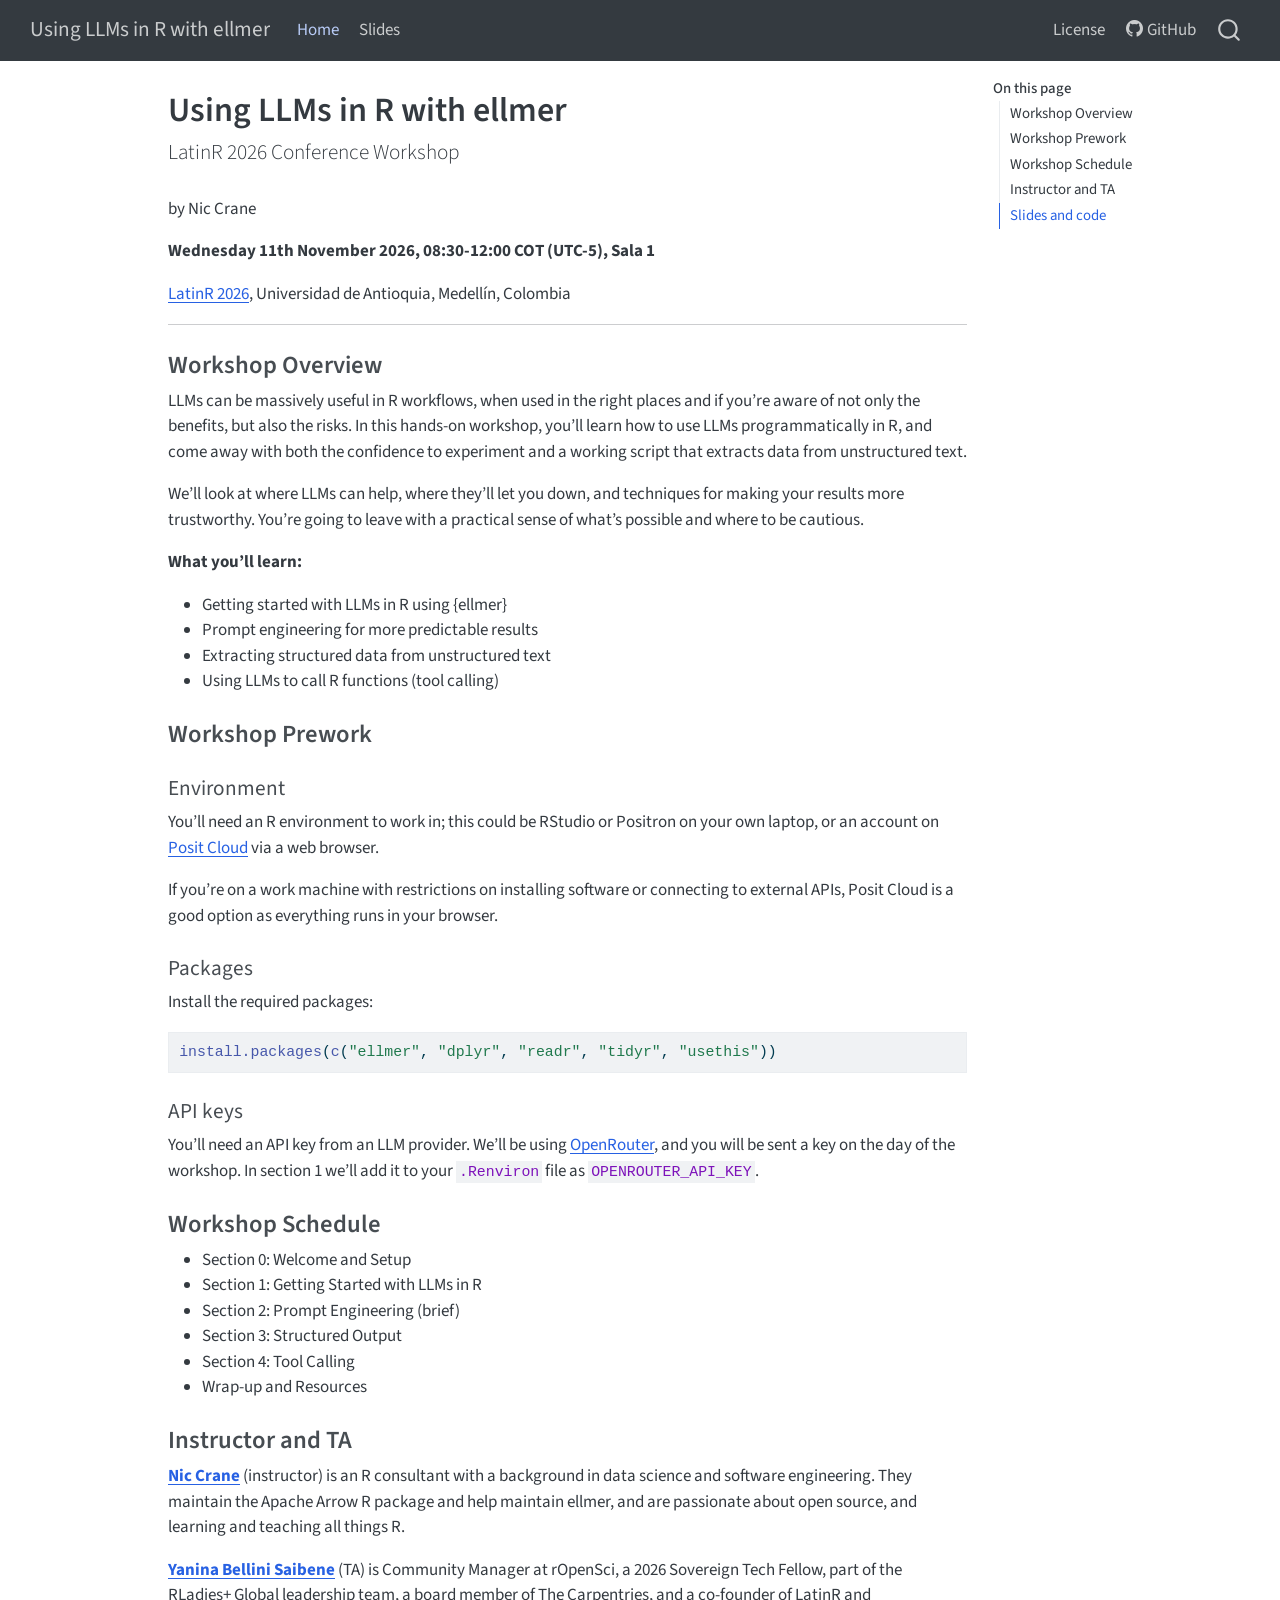
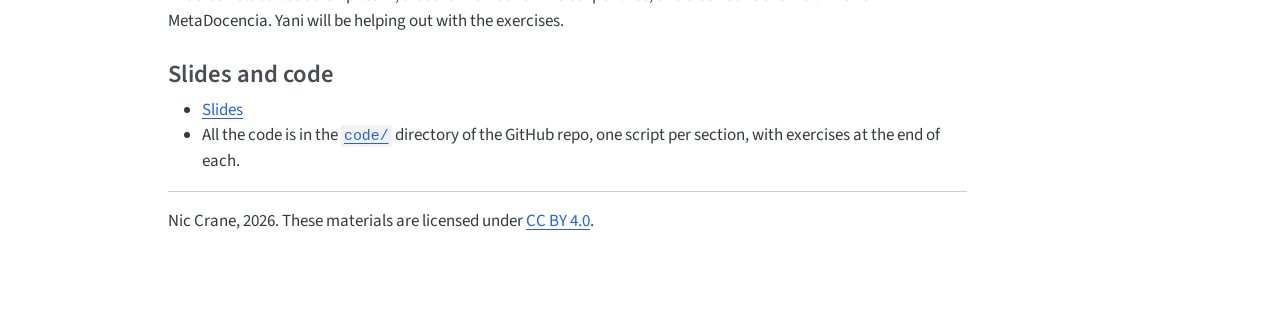
==== commit e76e9099: "Built site for gh-pages" ====
--- a/index.html
+++ b/index.html
@@ -134,6 +134,10 @@
     <a class="nav-link active" href="./index.html" aria-current="page"> 
 <span class="menu-text">Home</span></a>
   </li>  
+  <li class="nav-item">
+    <a class="nav-link" href="./materials/slides.html"> 
+<span class="menu-text">Slides</span></a>
+  </li>  
 </ul>
             <ul class="navbar-nav navbar-nav-scroll ms-auto">
   <li class="nav-item">
@@ -166,8 +170,8 @@
   <li><a href="#workshop-overview" id="toc-workshop-overview" class="nav-link active" data-scroll-target="#workshop-overview">Workshop Overview</a></li>
   <li><a href="#workshop-prework" id="toc-workshop-prework" class="nav-link" data-scroll-target="#workshop-prework">Workshop Prework</a></li>
   <li><a href="#workshop-schedule" id="toc-workshop-schedule" class="nav-link" data-scroll-target="#workshop-schedule">Workshop Schedule</a></li>
-  <li><a href="#instructor" id="toc-instructor" class="nav-link" data-scroll-target="#instructor">Instructor</a></li>
-  <li><a href="#code" id="toc-code" class="nav-link" data-scroll-target="#code">Code</a></li>
+  <li><a href="#instructor-and-ta" id="toc-instructor-and-ta" class="nav-link" data-scroll-target="#instructor-and-ta">Instructor and TA</a></li>
+  <li><a href="#slides-and-code" id="toc-slides-and-code" class="nav-link" data-scroll-target="#slides-and-code">Slides and code</a></li>
   </ul>
 </nav>
     </div>
@@ -238,13 +242,17 @@
 <li>Wrap-up and Resources</li>
 </ul>
 </section>
-<section id="instructor" class="level3">
-<h3 class="anchored" data-anchor-id="instructor">Instructor</h3>
-<p><a href="https://niccrane.com"><strong>Nic Crane</strong></a> is an R consultant with a background in data science and software engineering. They are passionate about open source, and learning and teaching all things R.</p>
+<section id="instructor-and-ta" class="level3">
+<h3 class="anchored" data-anchor-id="instructor-and-ta">Instructor and TA</h3>
+<p><a href="https://niccrane.com"><strong>Nic Crane</strong></a> (instructor) is an R consultant with a background in data science and software engineering. They maintain the Apache Arrow R package and help maintain ellmer, and are passionate about open source, and learning and teaching all things R.</p>
+<p><a href="https://yabellini.netlify.app/"><strong>Yanina Bellini Saibene</strong></a> (TA) is Community Manager at rOpenSci, a 2026 Sovereign Tech Fellow, part of the RLadies+ Global leadership team, a board member of The Carpentries, and a co-founder of LatinR and MetaDocencia. Yani will be helping out with the exercises.</p>
 </section>
-<section id="code" class="level3">
-<h3 class="anchored" data-anchor-id="code">Code</h3>
-<p>All the code is in the <a href="https://github.com/thisisnic/ellmer-latinr/tree/main/code"><code>code/</code></a> directory of the GitHub repo, one script per section, with exercises at the end of each.</p>
+<section id="slides-and-code" class="level3">
+<h3 class="anchored" data-anchor-id="slides-and-code">Slides and code</h3>
+<ul>
+<li><a href="materials/slides.html">Slides</a></li>
+<li>All the code is in the <a href="https://github.com/thisisnic/ellmer-latinr/tree/main/code"><code>code/</code></a> directory of the GitHub repo, one script per section, with exercises at the end of each.</li>
+</ul>
 <hr>
 <p>Nic Crane, 2026. These materials are licensed under <a href="./license-web.html">CC BY 4.0</a>.</p>
 
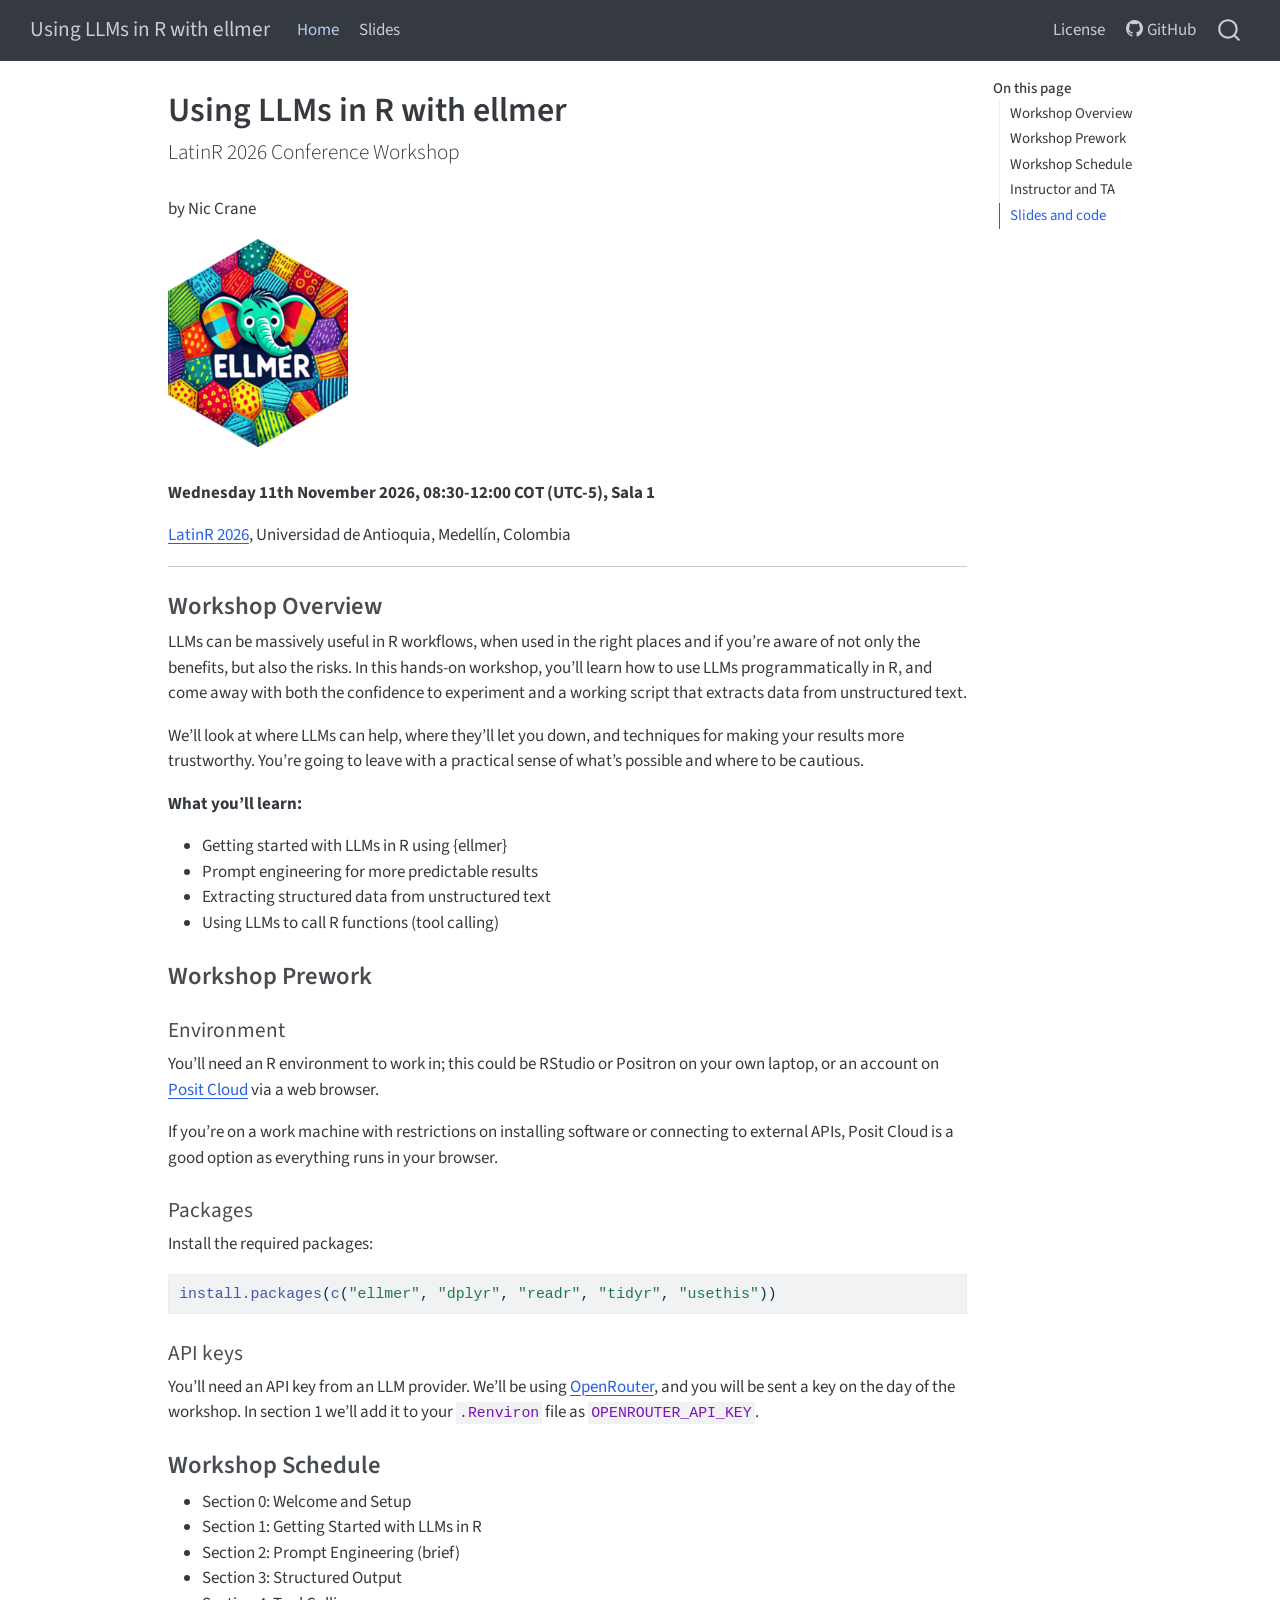
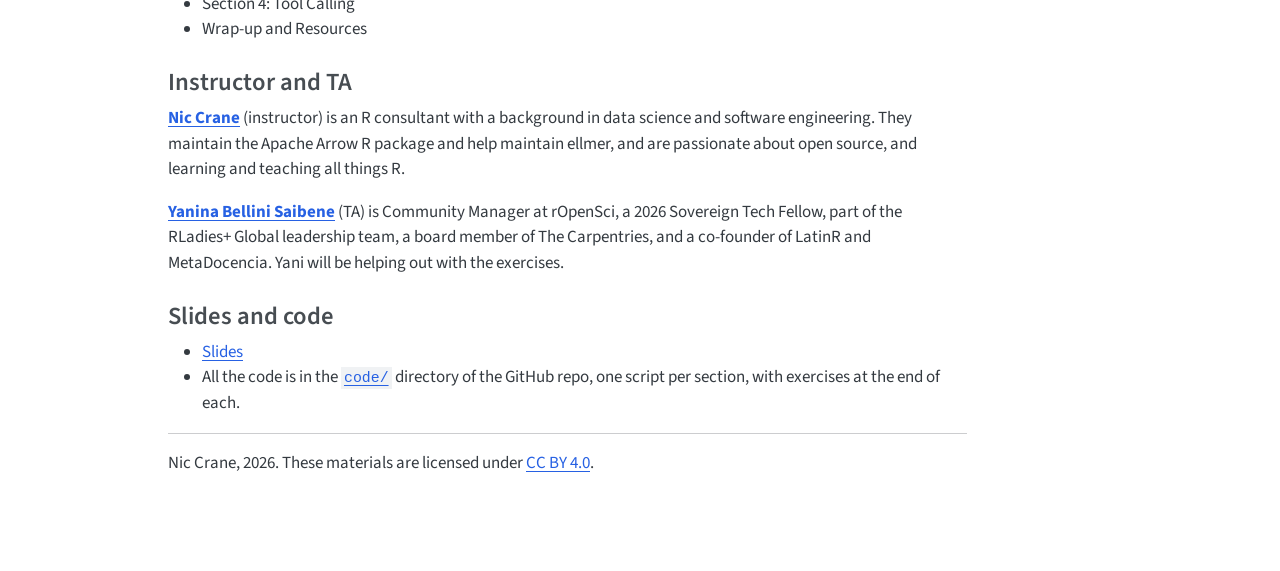
==== commit d8ab758b: "Built site for gh-pages" ====
--- a/index.html
+++ b/index.html
@@ -199,6 +199,11 @@
 
 
 <p>by Nic Crane</p>
+<div class="quarto-figure quarto-figure-left">
+<figure class="figure">
+<p><img src="img/hex-ellmer.png" class="img-fluid quarto-figure quarto-figure-left figure-img" width="180"></p>
+</figure>
+</div>
 <p><strong>Wednesday 11th November 2026, 08:30-12:00 COT (UTC-5), Sala 1</strong></p>
 <p><a href="https://latinr.org/en/">LatinR 2026</a>, Universidad de Antioquia, Medellín, Colombia</p>
 <hr>
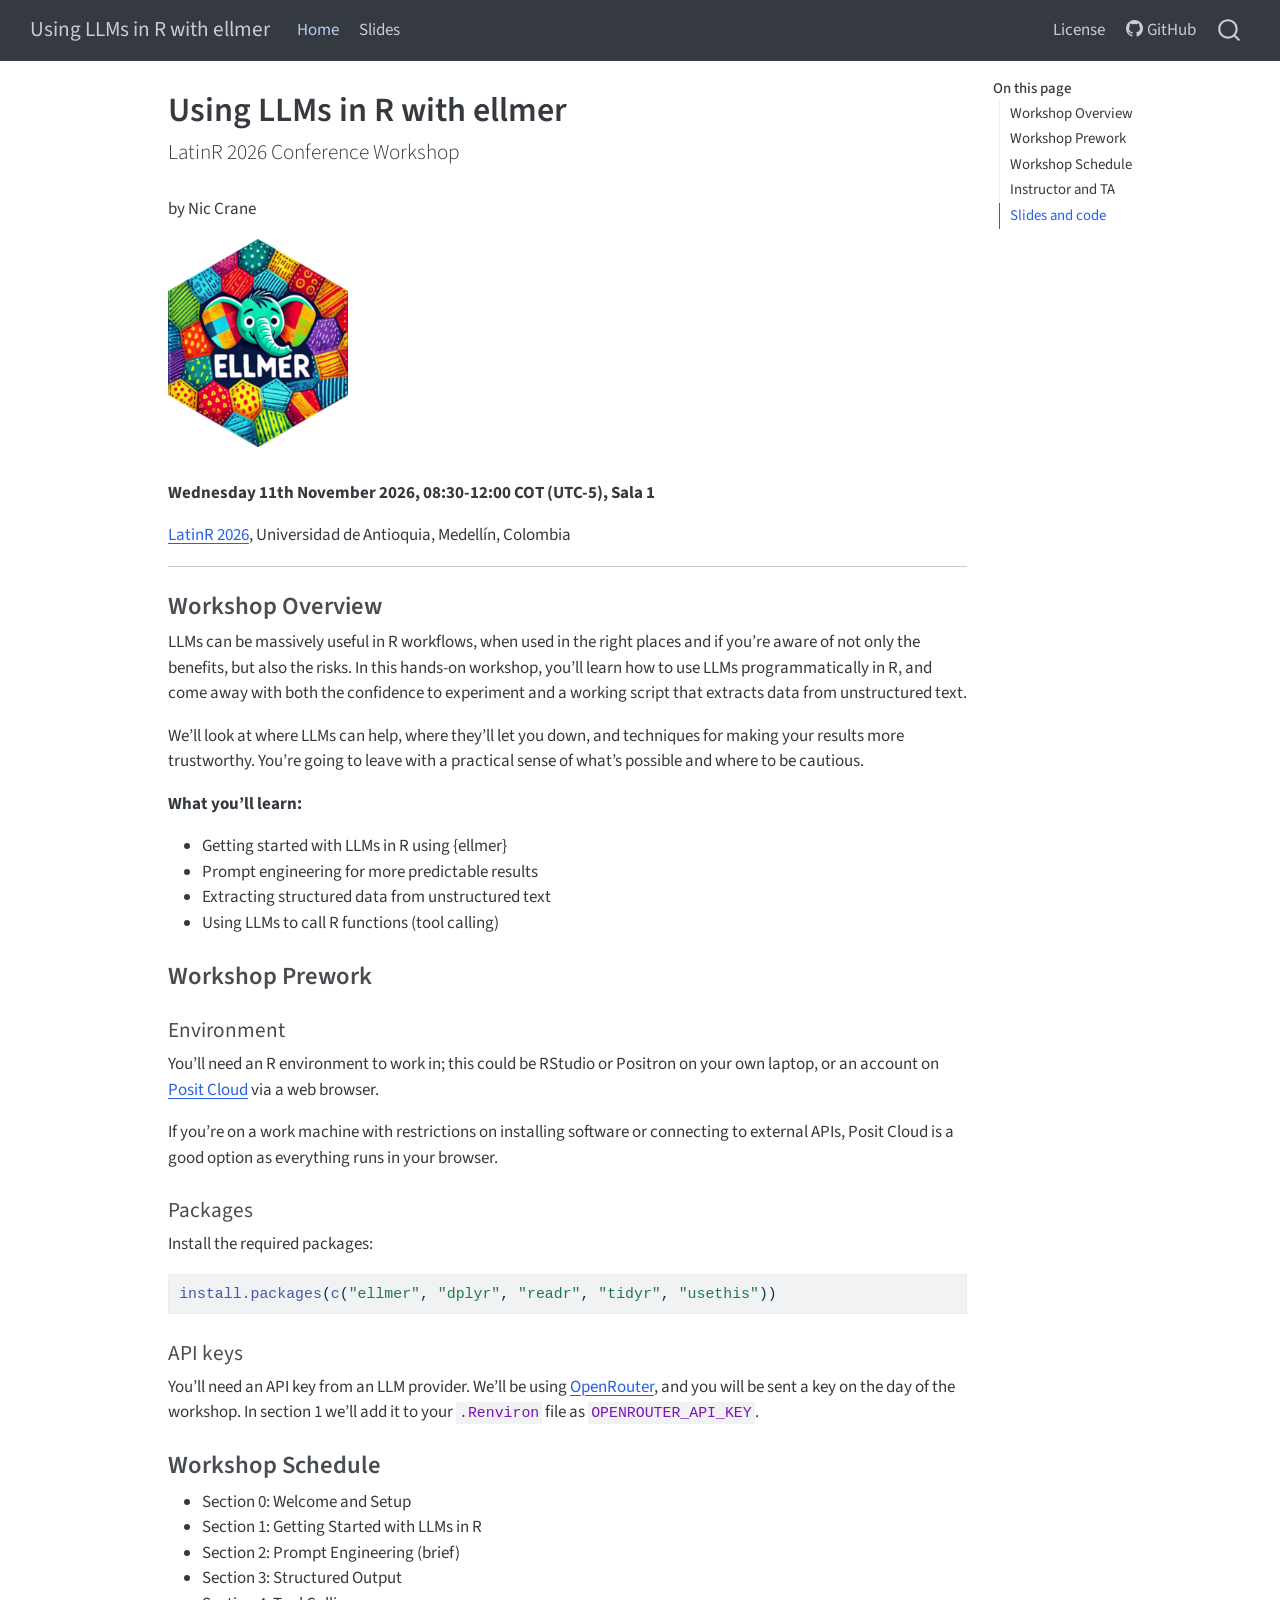
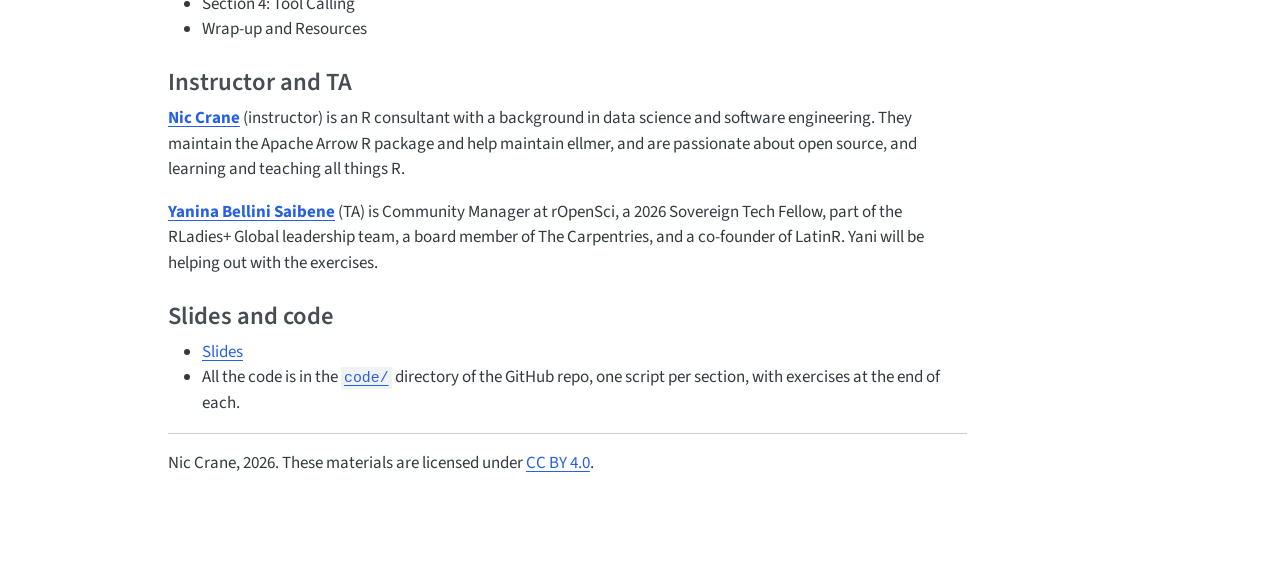
==== commit 40593eb7: "Built site for gh-pages" ====
--- a/index.html
+++ b/index.html
@@ -250,7 +250,7 @@
 <section id="instructor-and-ta" class="level3">
 <h3 class="anchored" data-anchor-id="instructor-and-ta">Instructor and TA</h3>
 <p><a href="https://niccrane.com"><strong>Nic Crane</strong></a> (instructor) is an R consultant with a background in data science and software engineering. They maintain the Apache Arrow R package and help maintain ellmer, and are passionate about open source, and learning and teaching all things R.</p>
-<p><a href="https://yabellini.netlify.app/"><strong>Yanina Bellini Saibene</strong></a> (TA) is Community Manager at rOpenSci, a 2026 Sovereign Tech Fellow, part of the RLadies+ Global leadership team, a board member of The Carpentries, and a co-founder of LatinR and MetaDocencia. Yani will be helping out with the exercises.</p>
+<p><a href="https://yabellini.netlify.app/"><strong>Yanina Bellini Saibene</strong></a> (TA) is Community Manager at rOpenSci, a 2026 Sovereign Tech Fellow, part of the RLadies+ Global leadership team, a board member of The Carpentries, and a co-founder of LatinR. Yani will be helping out with the exercises.</p>
 </section>
 <section id="slides-and-code" class="level3">
 <h3 class="anchored" data-anchor-id="slides-and-code">Slides and code</h3>
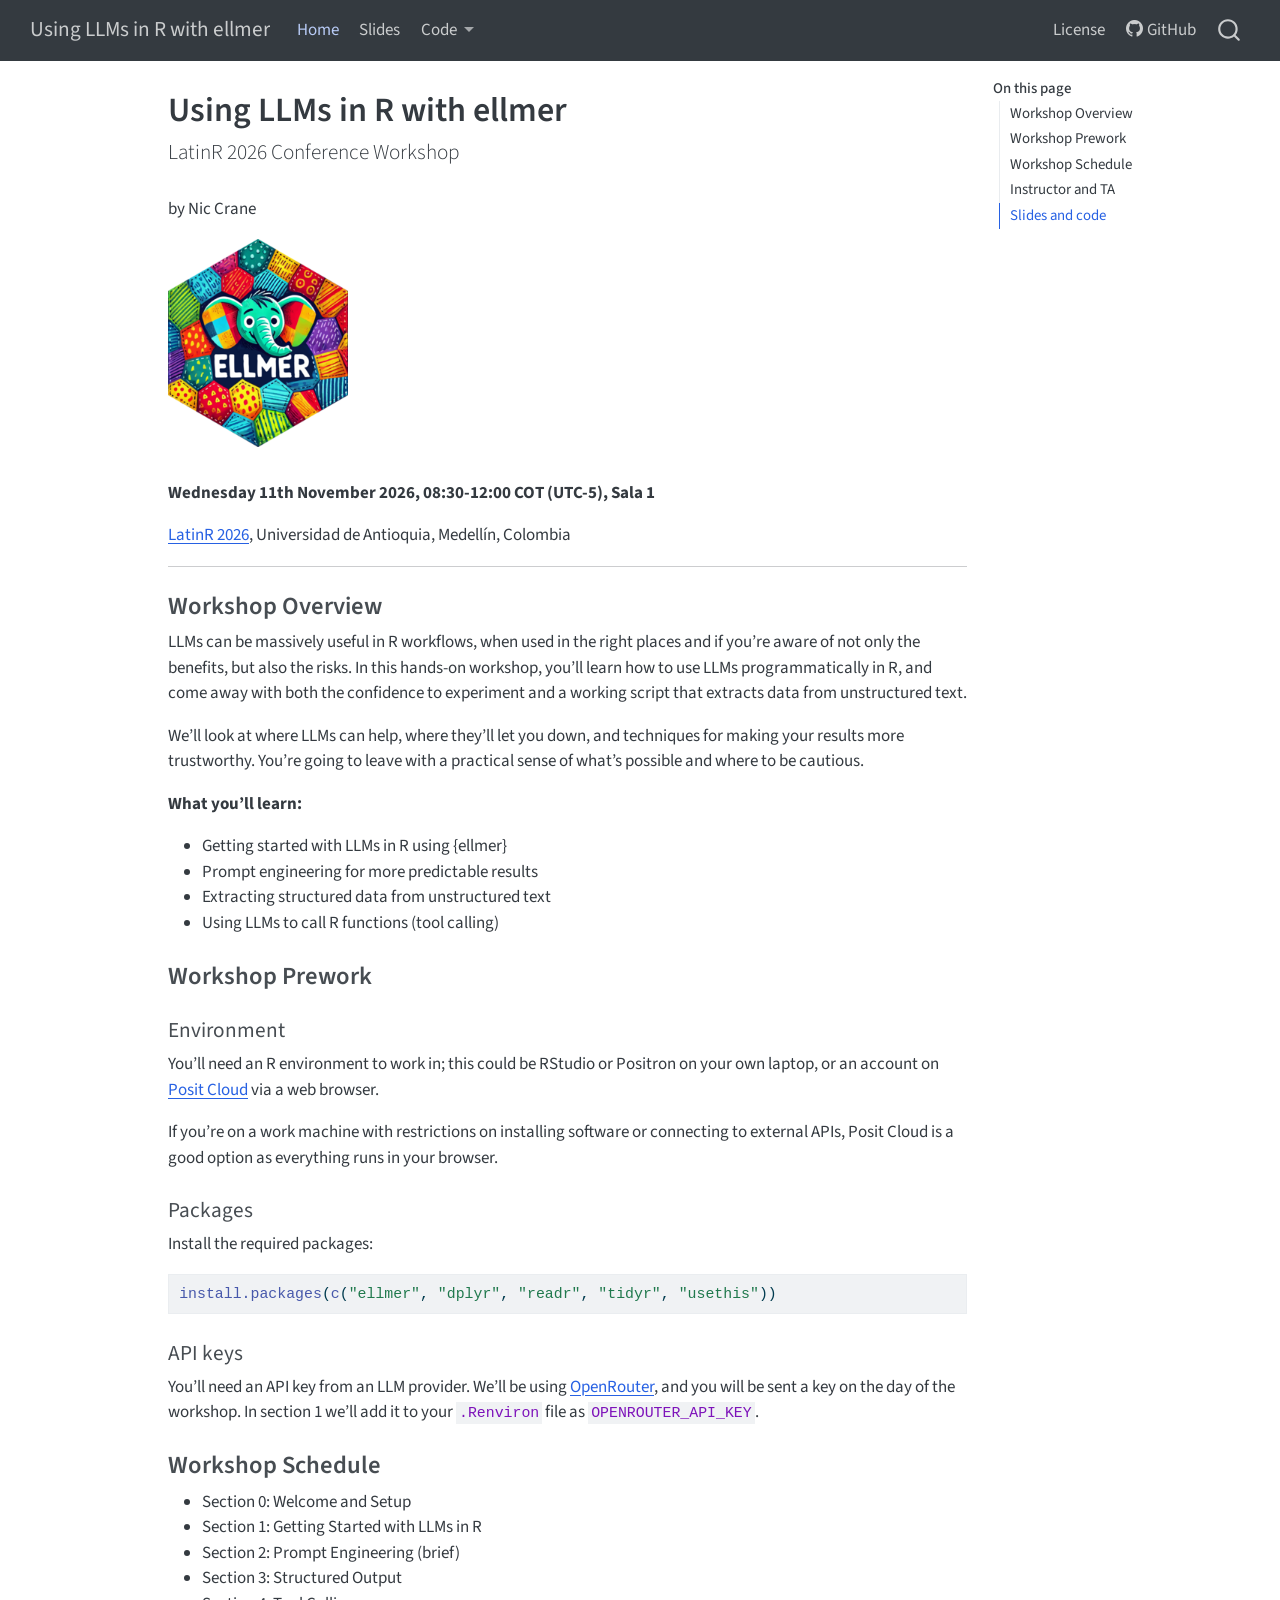
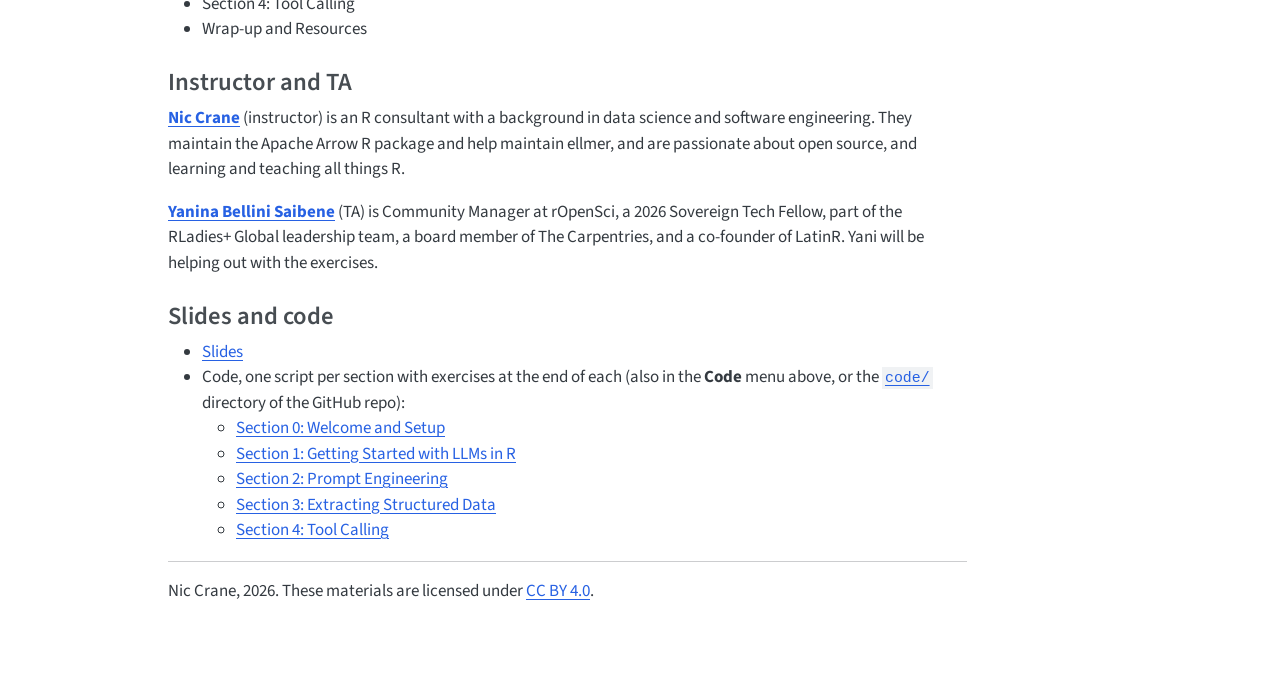
==== commit 99985549: "Built site for gh-pages" ====
--- a/index.html
+++ b/index.html
@@ -138,6 +138,33 @@
     <a class="nav-link" href="./materials/slides.html"> 
 <span class="menu-text">Slides</span></a>
   </li>  
+  <li class="nav-item dropdown ">
+    <a class="nav-link dropdown-toggle" href="#" id="nav-menu-code" role="link" data-bs-toggle="dropdown" aria-expanded="false">
+ <span class="menu-text">Code</span>
+    </a>
+    <ul class="dropdown-menu" aria-labelledby="nav-menu-code">    
+        <li>
+    <a class="dropdown-item" href="./code/00-welcome-and-setup.html">
+ <span class="dropdown-text">0: Welcome and Setup</span></a>
+  </li>  
+        <li>
+    <a class="dropdown-item" href="./code/01-getting-started.html">
+ <span class="dropdown-text">1: Getting Started with LLMs in R</span></a>
+  </li>  
+        <li>
+    <a class="dropdown-item" href="./code/02-prompt-engineering.html">
+ <span class="dropdown-text">2: Prompt Engineering</span></a>
+  </li>  
+        <li>
+    <a class="dropdown-item" href="./code/03-structured-data.html">
+ <span class="dropdown-text">3: Extracting Structured Data</span></a>
+  </li>  
+        <li>
+    <a class="dropdown-item" href="./code/04-tool-calling.html">
+ <span class="dropdown-text">4: Tool Calling</span></a>
+  </li>  
+    </ul>
+  </li>
 </ul>
             <ul class="navbar-nav navbar-nav-scroll ms-auto">
   <li class="nav-item">
@@ -256,7 +283,14 @@
 <h3 class="anchored" data-anchor-id="slides-and-code">Slides and code</h3>
 <ul>
 <li><a href="materials/slides.html">Slides</a></li>
-<li>All the code is in the <a href="https://github.com/thisisnic/ellmer-latinr/tree/main/code"><code>code/</code></a> directory of the GitHub repo, one script per section, with exercises at the end of each.</li>
+<li>Code, one script per section with exercises at the end of each (also in the <strong>Code</strong> menu above, or the <a href="https://github.com/thisisnic/ellmer-latinr/tree/main/code"><code>code/</code></a> directory of the GitHub repo):
+<ul>
+<li><a href="./code/00-welcome-and-setup.html">Section 0: Welcome and Setup</a></li>
+<li><a href="./code/01-getting-started.html">Section 1: Getting Started with LLMs in R</a></li>
+<li><a href="./code/02-prompt-engineering.html">Section 2: Prompt Engineering</a></li>
+<li><a href="./code/03-structured-data.html">Section 3: Extracting Structured Data</a></li>
+<li><a href="./code/04-tool-calling.html">Section 4: Tool Calling</a></li>
+</ul></li>
 </ul>
 <hr>
 <p>Nic Crane, 2026. These materials are licensed under <a href="./license-web.html">CC BY 4.0</a>.</p>
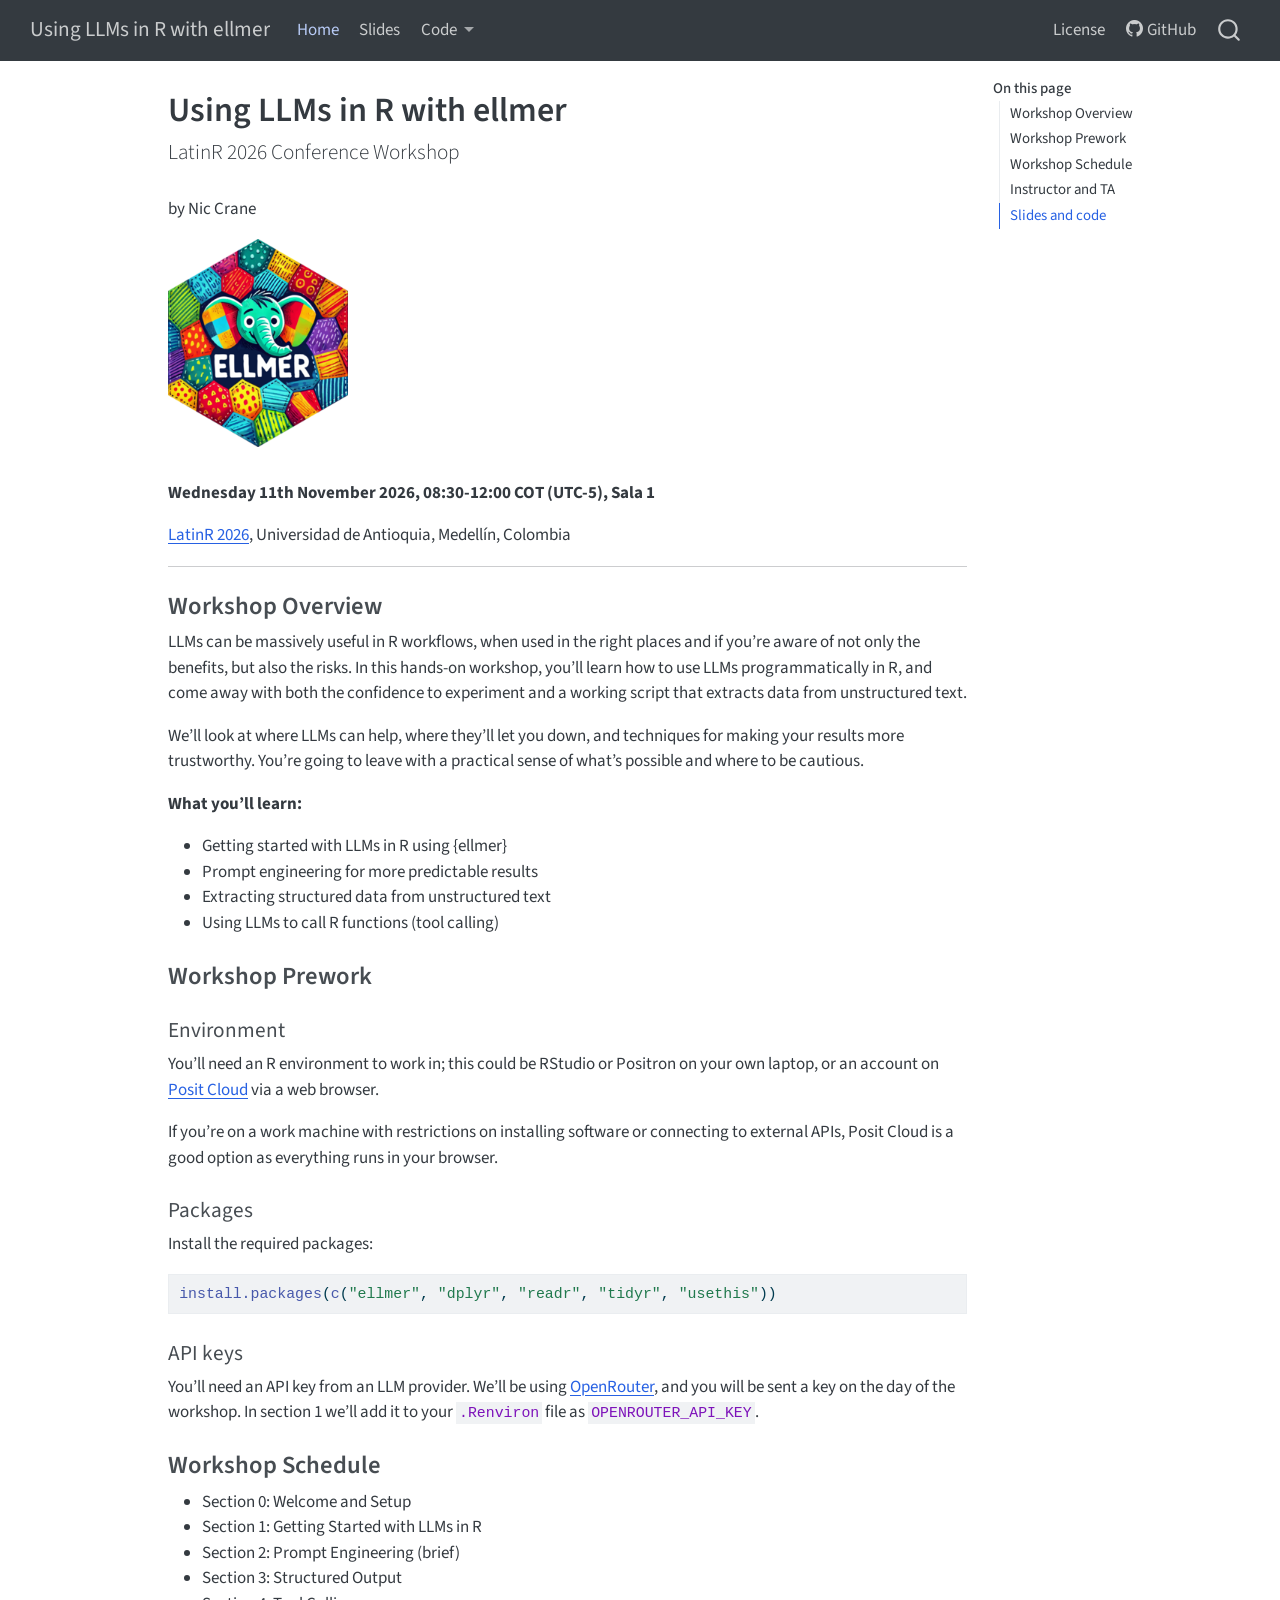
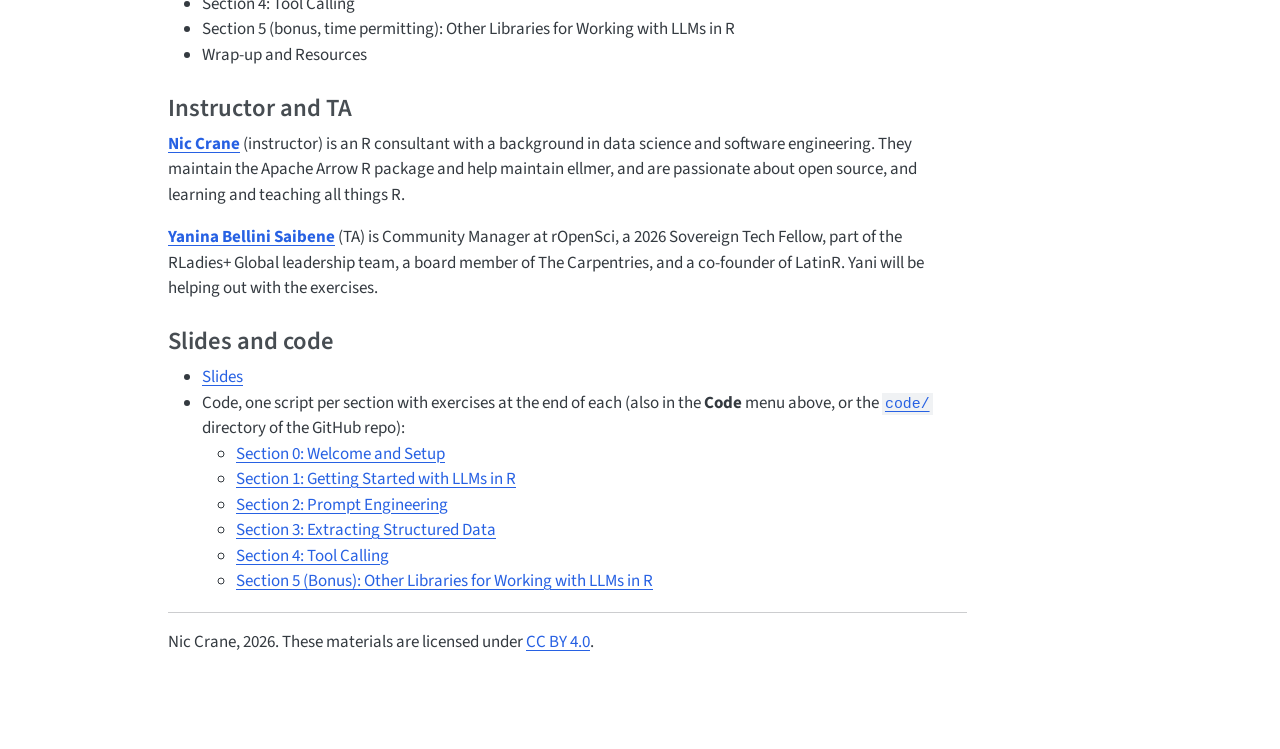
==== commit 68dc48ff: "Built site for gh-pages" ====
--- a/index.html
+++ b/index.html
@@ -163,6 +163,10 @@
     <a class="dropdown-item" href="./code/04-tool-calling.html">
  <span class="dropdown-text">4: Tool Calling</span></a>
   </li>  
+        <li>
+    <a class="dropdown-item" href="./code/05-other-libraries.html">
+ <span class="dropdown-text">5 (Bonus): Other Libraries for LLMs in R</span></a>
+  </li>  
     </ul>
   </li>
 </ul>
@@ -271,6 +275,7 @@
 <li>Section 2: Prompt Engineering (brief)</li>
 <li>Section 3: Structured Output</li>
 <li>Section 4: Tool Calling</li>
+<li>Section 5 (bonus, time permitting): Other Libraries for Working with LLMs in R</li>
 <li>Wrap-up and Resources</li>
 </ul>
 </section>
@@ -290,6 +295,7 @@
 <li><a href="./code/02-prompt-engineering.html">Section 2: Prompt Engineering</a></li>
 <li><a href="./code/03-structured-data.html">Section 3: Extracting Structured Data</a></li>
 <li><a href="./code/04-tool-calling.html">Section 4: Tool Calling</a></li>
+<li><a href="./code/05-other-libraries.html">Section 5 (Bonus): Other Libraries for Working with LLMs in R</a></li>
 </ul></li>
 </ul>
 <hr>
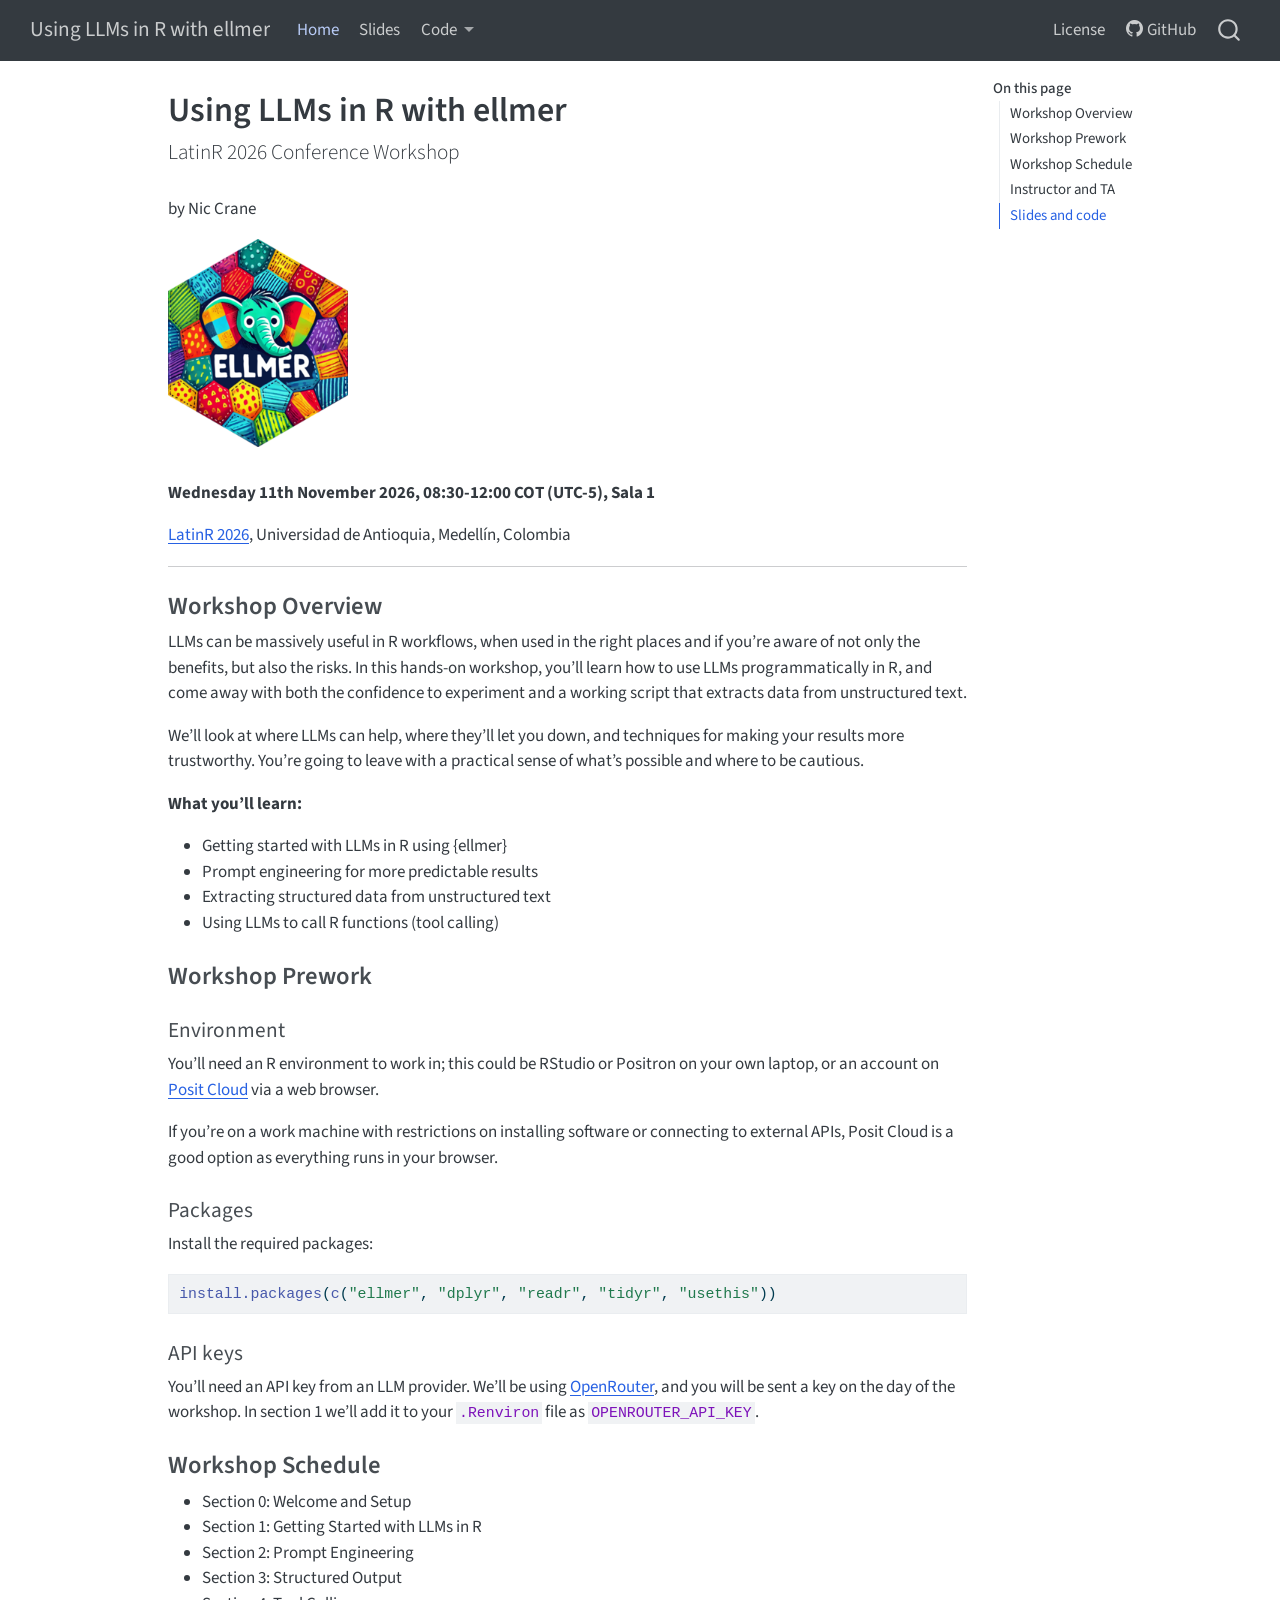
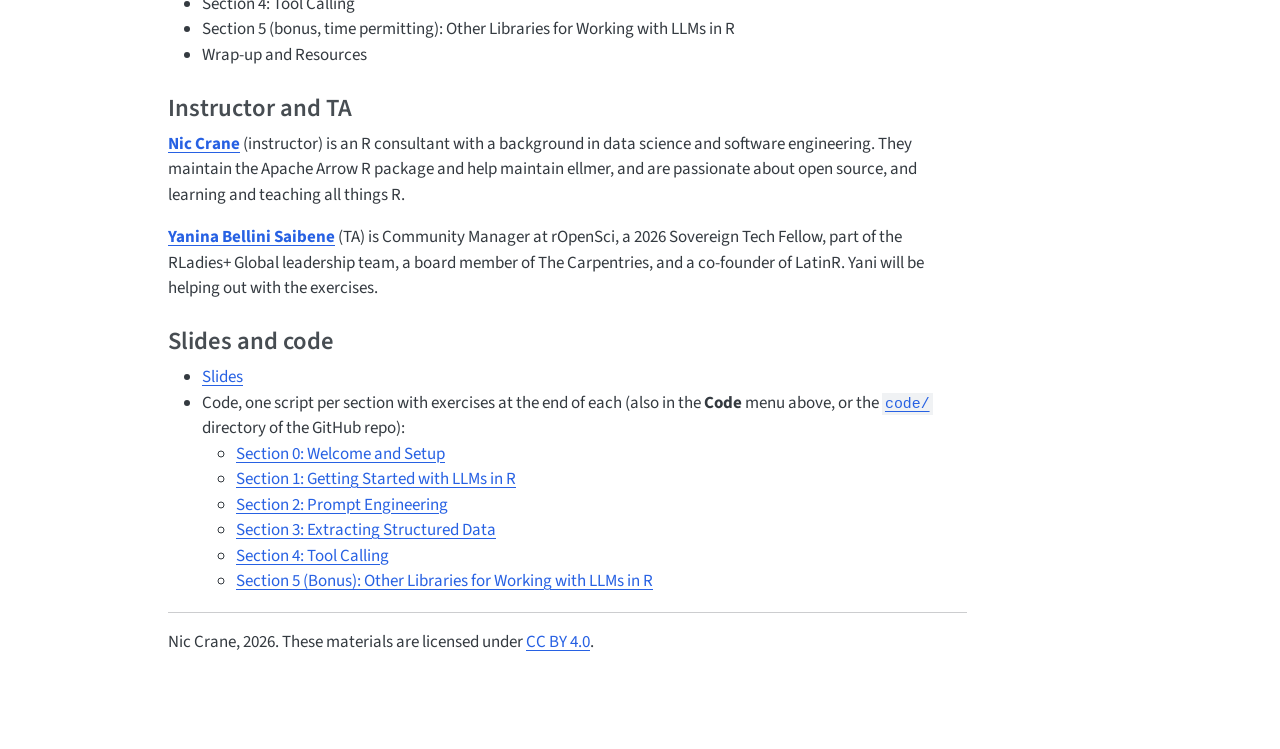
==== commit 8e7a325f: "Built site for gh-pages" ====
--- a/index.html
+++ b/index.html
@@ -272,7 +272,7 @@
 <ul>
 <li>Section 0: Welcome and Setup</li>
 <li>Section 1: Getting Started with LLMs in R</li>
-<li>Section 2: Prompt Engineering (brief)</li>
+<li>Section 2: Prompt Engineering</li>
 <li>Section 3: Structured Output</li>
 <li>Section 4: Tool Calling</li>
 <li>Section 5 (bonus, time permitting): Other Libraries for Working with LLMs in R</li>
